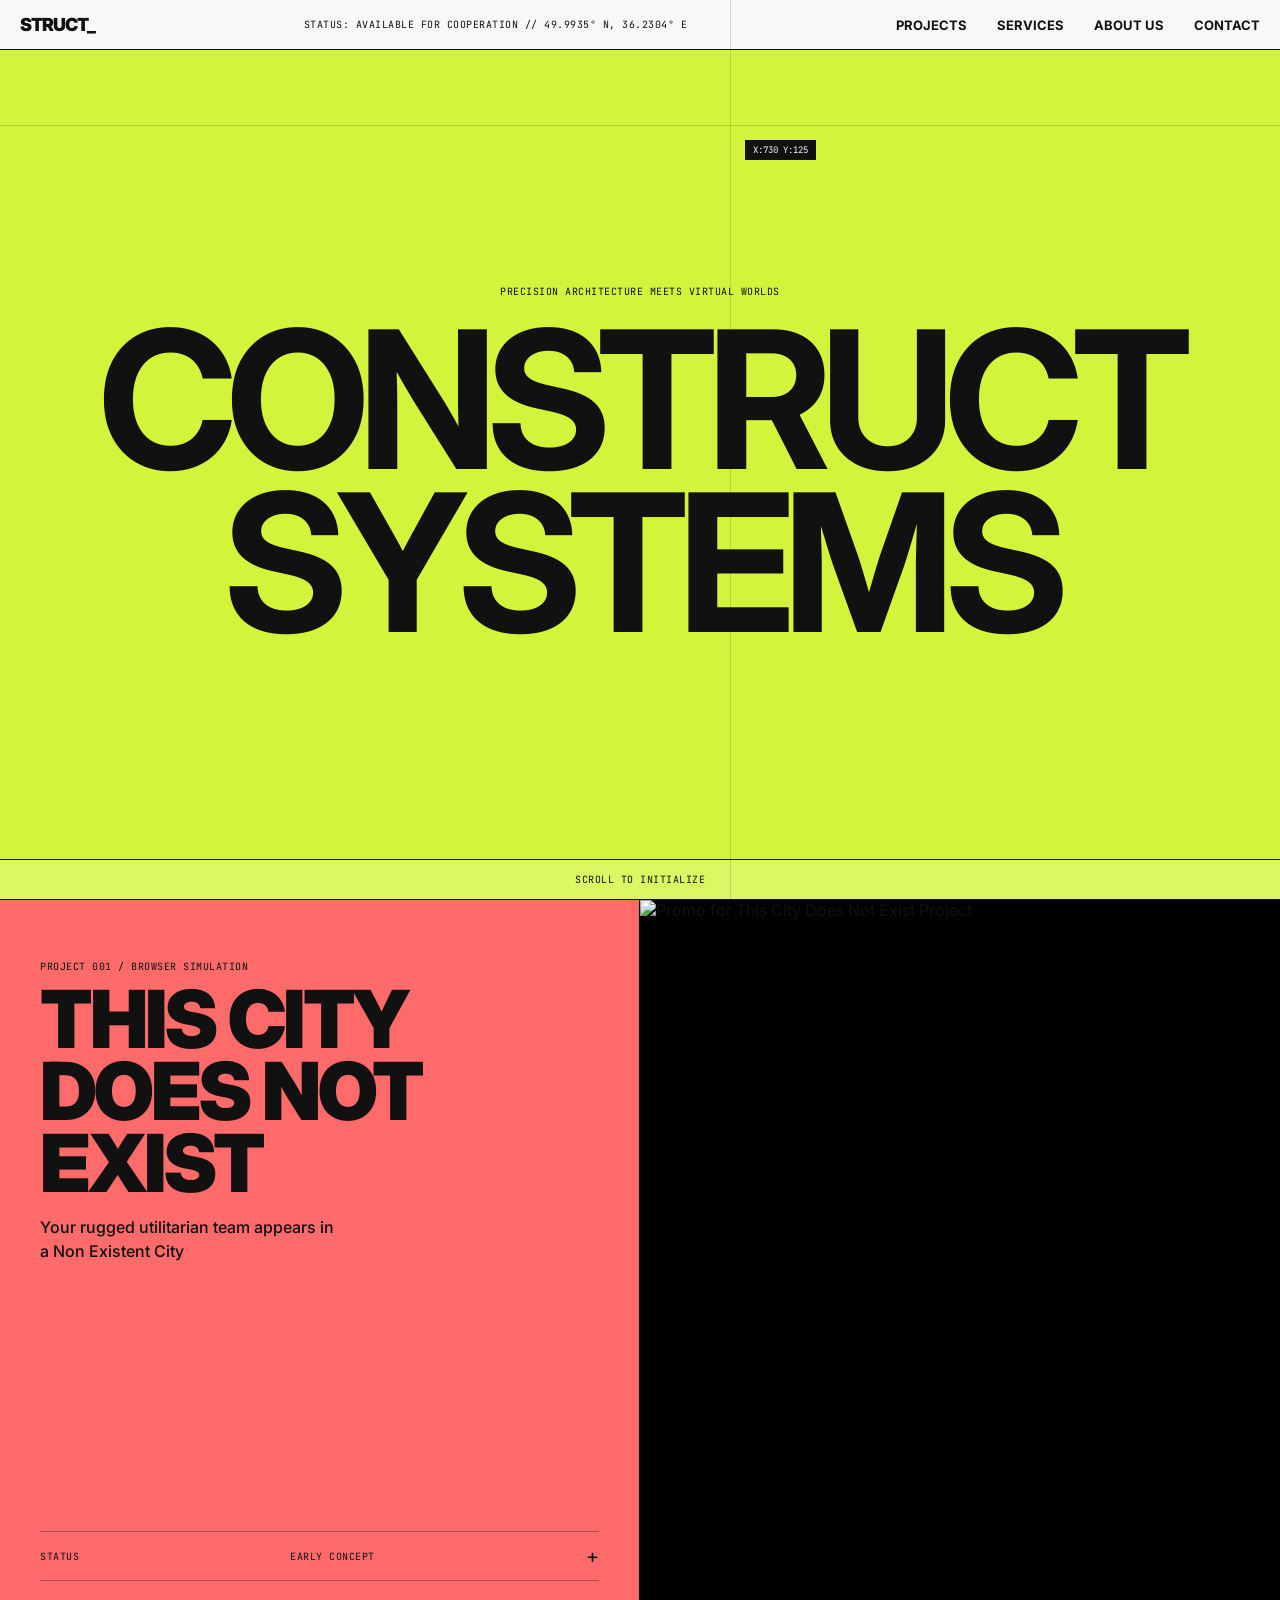
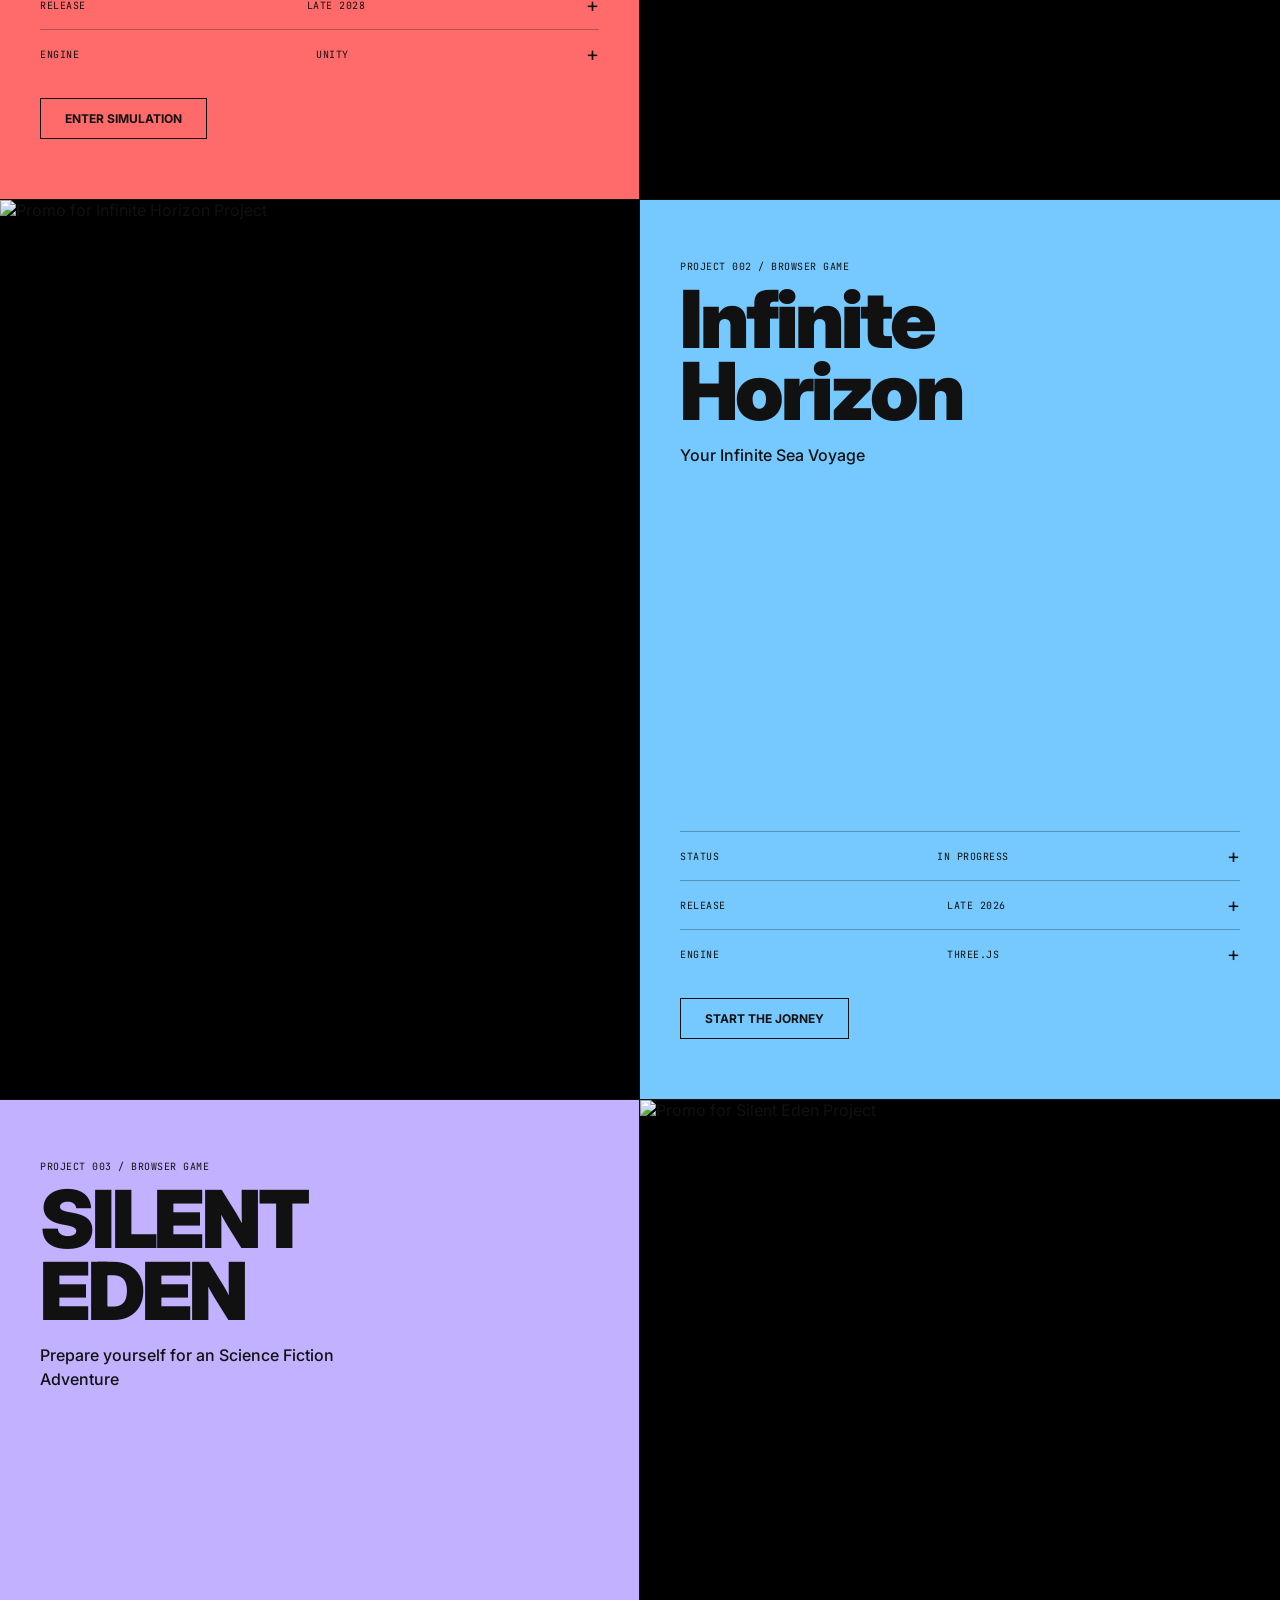
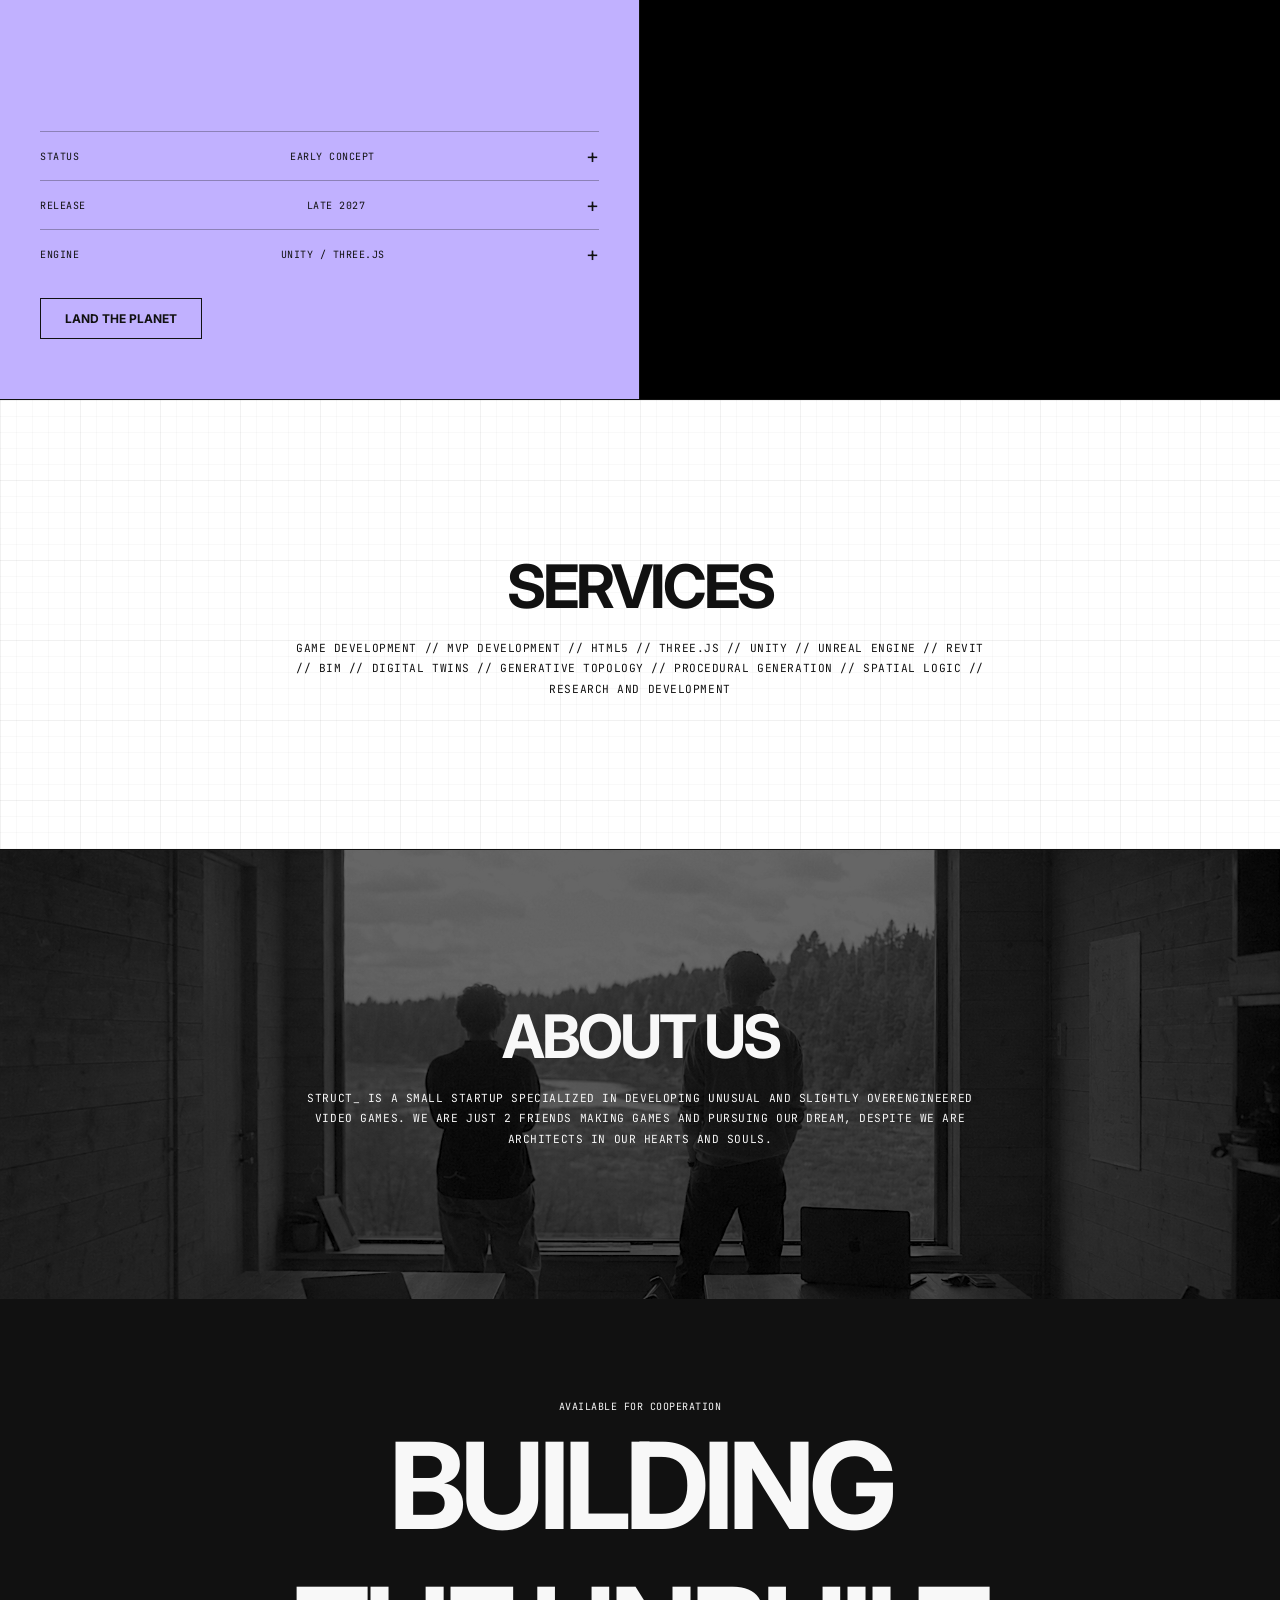
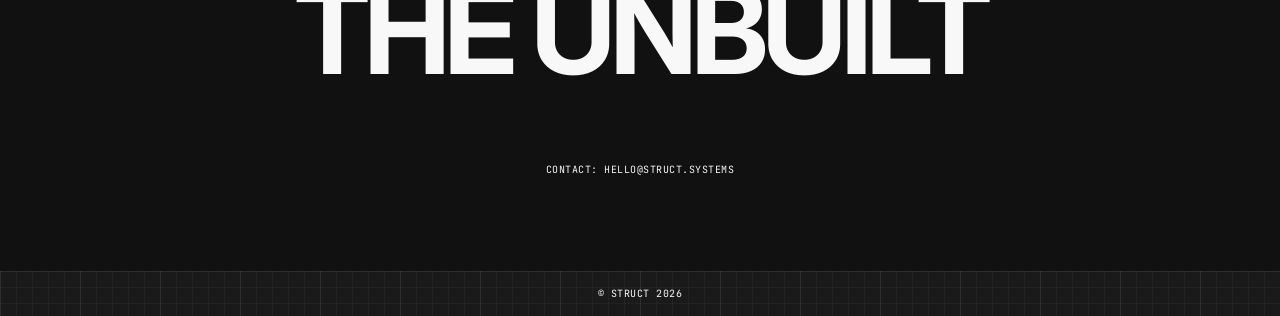
==== index.html @ 03e8cd2c "fix: preview image for telegram" ====
<!doctype html>
<html lang="en">
  <head>
    <meta charset="UTF-8" />
    <meta name="viewport" content="width=device-width, initial-scale=1.0" />
    <title >STRUCT SYSTEMS</title>
    <link rel="preconnect" href="https://fonts.googleapis.com" />
    <link rel="preconnect" href="https://fonts.gstatic.com" crossorigin="" />
    <link href="https://fonts.googleapis.com/css2?family=Inter:wght@400;700;900&amp;family=JetBrains+Mono:wght@400;500&amp;display=swap" rel="stylesheet" />
    <link rel="stylesheet" href="./style.css">

    <!-- ===== OPEN GRAPH / TELEGRAM PREVIEW ===== -->
    <meta property="og:title" content="STRUCT_" />
    <meta property="og:description" content="STRUCT_ is a small startup specialized in developing unusual and slightly overengineered video games." />
    <meta property="og:url" content="https://struct.systems" />
    <meta property="og:type" content="website" />
    <meta property="og:locale" content="uk_UA" />

    <meta property="og:image" content="https://struct.systems/images/preview.jpg" />
    <meta property="og:image:width" content="1200" />
    <meta property="og:image:height" content="630" />
    <meta property="og:image:alt" content="STRUCT_ is a small startup specialized in developing unusual and slightly overengineered video games." />

    <meta name="twitter:card" content="summary_large_image" />
    <meta name="twitter:title" content="STRUCT_" />
    <meta name="twitter:description" content="STRUCT_ is a small startup specialized in developing unusual and slightly overengineered video games." />
    <meta name="twitter:image" content="https://struct.systems/images/preview.jpg" />
  </head>
  <body>
    <header>
      <div class="logo"><a class="link" href="./index.html">STRUCT_</a></div>
      <div class="mono status">STATUS: <a class="link" href="mailto:hello@struct.systems">Available for Cooperation</a> // 49.9935° N, 36.2304° E</div>
      <nav>
        <a href="#projects" class="link">PROJECTS</a>
        <a href="#services" class="link">SERVICES</a>
        <a href="#about" class="link">ABOUT US</a>
        <a href="#footer" class="link">CONTACT</a>
      </nav>
    </header>

    <div id="bim-overlay">
      <div id="h-line" class="coord-line" style="width: 100%; height: 1px; top: 125px"></div>
      <div id="v-line" class="coord-line" style="width: 1px; height: 100%; left: 730px"></div>
    </div>
    <div id="coords" class="mouse-coords" style="left: 745px; top: 140px">X:730 Y:125</div>

    <main>
      <section class="hero">
        <p class="mono">Precision Architecture meets Virtual Worlds</p>
        <h1>CONSTRUCT<br/>SYSTEMS</h1>
        <div class="data-strip">
          <span class="mono"><a href="#projects" class="link">SCROLL TO INITIALIZE</a></span>
        </div>
      </section>

      <section class="project-block section-coral" id="projects">
        <div class="p-info">
          <div>
            <span class="mono p-data">Project 001 / Browser Simulation</span>
            <h2 class="p-title">THIS CITY<br/>DOES NOT<br/>EXIST</h2>
            <p class="title-slogan">Your rugged utilitarian team appears in a Non Existent City</p>
          </div>
          <div class="metadata-table">
            <div class="table-row">
              <span class="mono">Status</span>
              <span class="mono">Early Concept</span>
              <span class="plus">+</span>
            </div>
            <div class="table-row">
              <span class="mono">Release</span>
              <span class="mono">Late 2028</span>
              <span class="plus">+</span>
            </div>
            <div class="table-row">
              <span class="mono">Engine</span>
              <span class="mono">Unity</span>
              <span class="plus">+</span>
            </div>
            <a href="./thiscitydoesnotexist.html" class="btn-outline link">Enter Simulation</a>
          </div>
        </div>
        <div class="p-visual">
          <img src="./images/this-city-does-not-exist.png" alt="Promo for This City Does Not Exist Project"/>
        </div>
      </section>

      <section class="project-block section-sky">
        <div class="p-visual left">
          <img src="./images/infinite-horizon.png" alt="Promo for Infinite Horizon Project"/>
        </div>
        <div class="p-info right">
          <div>
            <span class="mono p-data">Project 002 / Browser Game</span>
            <h2 class="p-title">Infinite<br/>Horizon</h2>
            <p class="title-slogan">Your Infinite Sea Voyage</p>
          </div>
          <div class="metadata-table">
            <div class="table-row">
              <span class="mono">Status</span>
              <span class="mono">In progress</span>
              <span class="plus">+</span>
            </div>
            <div class="table-row">
              <span class="mono">Release</span>
              <span class="mono">Late 2026</span>
              <span class="plus">+</span>
            </div>
            <div class="table-row">
              <span class="mono">Engine</span>
              <span class="mono">Three.js</span>
              <span class="plus">+</span>
            </div>
            <a href="./infinitehorizon.html" class="btn-outline link">Start the Jorney</a>
          </div>
        </div>
      </section>

      <section class="project-block section-lavender">
        <div class="p-info">
          <div>
            <span class="mono p-data">Project 003 / Browser Game</span>
            <h2 class="p-title">SILENT<br/>EDEN</h2>
            <p class="title-slogan">Prepare yourself for an Science Fiction Adventure</p>
          </div>
          <div class="metadata-table">
            <div class="table-row">
              <span class="mono">Status</span>
              <span class="mono">Early Concept</span>
              <span class="plus">+</span>
            </div>
            <div class="table-row">
              <span class="mono">Release</span>
              <span class="mono">Late 2027</span>
              <span class="plus">+</span>
            </div>
            <div class="table-row">
              <span class="mono">Engine</span>
              <span class="mono">Unity / Three.js</span>
              <span class="plus">+</span>
            </div>
            <a href="./silenteden.html" class="btn-outline link">Land The Planet</a>
          </div>
        </div>
        <div class="p-visual">
          <img src="./images/silent-eden.png" alt="Promo for Silent Eden Project"/>
        </div>
      </section>

      <section class="services" id="services">
        <h1>SERVICES</h1>
        <p class="mono">GAME DEVELOPMENT // MVP DEVELOPMENT // HTML5 // THREE.JS // UNITY // UNREAL ENGINE // REVIT // BIM // DIGITAL TWINS // GENERATIVE TOPOLOGY // PROCEDURAL GENERATION // SPATIAL LOGIC // RESEARCH AND DEVELOPMENT</p>
      </section>

      <section class="about" id="about">
        <h1>ABOUT US</h1>
        <p class="mono">Struct_ is a small startup specialized in developing unusual and slightly overengineered video games. We are just 2 friends making games and pursuing our dream, despite we are architects in our hearts and souls.</p>
      </section>


      <footer class="footer" id="footer">
        <p class="mono">
          <a class="link" href="mailto:hello@struct.systems">Available for cooperation</a>
        </p>
        <h2>BUILDING<br/>THE UNBUILT</h2>
        <div class="footer-contact">
          <p class="mono">Contact: <a class="link" href="mailto:hello@struct.systems">hello@struct.systems</a></p>
          <!-- <p class="mono">Instagram: <a class="link" href="instagram.com">@struct_systems</a></p> -->
        </div>
        <div class="copyright">
          <p class="mono">© STRUCT 2026</p>
        </div>
      </footer>
    </main>

    <script src="./script.js"></script>
  </body>
</html>
---- style.css ----
* {
  margin: 0;
  padding: 0;
  box-sizing: border-box;
  cursor: crosshair;
}

:root {
  --lime: #d2f53c;
  --coral: #ff6b6b;
  --sky: #75c9ff;
  --lavender: #c1b1ff;
  --black: #111111;
  --white: #f8f8f8;
  --border: 1.5px solid var(--black);
  --border-white: 1px solid rgba(255, 255, 255, 0.3);
}

html {
  background-color: hsl(0, 0%, 18%);
  scroll-behavior: smooth;
  scrollbar-gutter: stable; /* scrollbar width reserve */
}

body {
  font-family: "Inter", sans-serif;
  background: var(--black);
  color: var(--black);
  overflow-x: hidden;
  -webkit-font-smoothing: antialiased;
}

#projects, #services, #about, #footer {
  scroll-margin-top: calc(50px); /* sticky Header */
}

.link {
  text-decoration: none;
  color: inherit;
  cursor: pointer;
}

.mono {
  font-family: "JetBrains Mono", monospace;
  font-size: 10px;
  letter-spacing: 0.05em;
  text-transform: uppercase;
}

header {
  position: fixed;
  top: 0;
  width: 100%;
  height: 50px;
  background: var(--white);
  border-bottom: var(--border);
  display: flex;
  align-items: center;
  justify-content: space-between;
  padding: 0 20px;
  z-index: 1000;
}

.logo {
  font-weight: 900;
  font-size: 18px;
  letter-spacing: -1px;
}

header nav {
  display: flex;
  gap: 30px;
}

nav a {
  text-decoration: none;
  color: var(--black);
  font-weight: 700;
  font-size: 13px;
}

section {
  width: 100vw; /* 100% */
  min-height: 100vh;
  border-bottom: var(--border);
  position: relative;
  display: flex;
  flex-direction: column;
}

.hero {
  background: var(--lime);
  padding-top: 50px;
  justify-content: center;
  align-items: center;
  text-align: center;

  & p.mono {
    margin-bottom: 20px;
  }
}

.hero h1 {
  font-size: clamp(80px, 15vw, 240px);
  line-height: 0.85;
  letter-spacing: -0.06em;
  margin-bottom: 20px;
}

.data-strip {
  position: absolute;
  bottom: 0;
  width: 100%;
  height: 40px;
  border-top: var(--border);
  display: flex;
  align-items: center;
  justify-content: center;
  padding: 0 20px;
  /* gap: 40px; */
  background: rgba(255, 255, 255, 0.2);
}

.project-block {
  display: grid;
  grid-template-columns: 1fr 1fr;
  min-height: 100vh;
}

.p-info {
  padding: 60px 40px;
  display: flex;
  flex-direction: column;
  justify-content: space-between;
  border-right: var(--border);
  &.right {
    border-right: none;
  }
}

.p-visual {
  background: #000;
  position: relative;
  overflow: hidden;
  &.left {
    border-right: var(--border);
  }
}

.p-visual img {
  width: 100%;
  height: 100%;
  object-fit: cover;
  /* filter: grayscale(1) contrast(1.2); */
  /* mix-blend-mode: multiply; */
  opacity: 1;
}

.p-data {
  display: block;
  margin-bottom: 10px;
}
.p-title {
  font-size: 80px;
  font-weight: 900;
  line-height: 0.9;
  letter-spacing: -0.04em;
}
.title-slogan {
  max-width: 300px;
  margin-top: 1rem;
  font-weight: 500;
  line-height: 1.5;
}

.metadata-table {
  width: 100%;
  margin-top: 40px;
}

.table-row {
  border-top: 1px solid rgba(17, 17, 17, 0.3);
  display: flex;
  justify-content: space-between;
  padding: 12px 0;
  align-items: center;
}

.table-row:last-child {
  border-bottom: 1px solid rgba(17, 17, 17, 0.3);
}

.plus {
  font-size: 20px;
  font-weight: 400;
}

#bim-overlay {
  position: fixed;
  top: 0;
  left: 0;
  width: 100%;
  height: 100%;
  pointer-events: none;
  z-index: 2000;
}

.coord-line {
  position: absolute;
  background: var(--black);
  opacity: 0.15;
}

.mouse-coords {
  position: fixed;
  background: var(--black);
  color: var(--white);
  padding: 4px 8px;
  font-family: "JetBrains Mono", monospace;
  font-size: 9px;
  pointer-events: none;
  z-index: 2001;
}

.section-coral {
  background: var(--coral);
}
.section-sky {
  background: var(--sky);
}
.section-lavender {
  background: var(--lavender);
}

.services {
  background: var(--white);
  color: var(--black);
  padding: 100px 40px;
  width: 100vw;
  min-height: unset;
  /* border-bottom: var(--border-white); */
  
  height: 50vh;
  display: flex;
  justify-content: center;
  align-items: center;
  gap: 1rem;

  background-color: hsl(217, 0%, 100%);
  background-image: linear-gradient(hsla(0, 0%, 0%, 0.03) 1px, transparent 1px), linear-gradient(90deg, hsla(0, 0%, 0%, 0.03) 1px, transparent 1px), linear-gradient(hsla(0, 0%, 0%, 0.025) 1px, transparent 1px), linear-gradient(90deg, hsla(0, 0%, 0%, 0.025) 1px, transparent 1px);
  background-size: 80px 80px, 80px 80px, 16px 16px, 16px 16px;

  & h1 {
    font-size: clamp(30px, 5vw, 60px);
    letter-spacing: -0.05em;
  }
  & p {
    line-height: 1.8;
    max-width: 700px;
    text-align: center;
    font-size: 0.7rem;
  }
}

.about {
  color: var(--white);
  padding: 100px 40px;
  width: 100vw;
  min-height: unset;
  /* border-bottom: var(--border-white); */
  
  height: 50vh;
  display: flex;
  justify-content: center;
  align-items: center;
  gap: 1rem;
  
  background-image: linear-gradient(hsl(0deg 0% 0% / 0.6) 0 0), url("./images/struct-studio-bg.png");
  background-size: cover;
  background-position: center;

  & h1 {
    font-size: clamp(30px, 5vw, 60px);
    letter-spacing: -0.05em;
  }
  & p {
    line-height: 1.8;
    max-width: 700px;
    text-align: center;
    font-size: 0.7rem;
  }
}

.footer {
  position: relative;
  background: var(--black);
  color: var(--white);
  padding: 100px 40px;
  padding-bottom: calc(100px + 2rem); /* +copyright */
  text-align: center;
  width: 100vw;
}

.footer h2 {
  font-size: clamp(60px, 10vw, 120px);
  letter-spacing: -0.05em;
}

.footer-contact {
  margin-top: 60px;
  & p:first-child {
    margin-bottom: 0.5rem;
  }
}

.copyright {
  position: absolute;
  bottom: 0;
  left: 0;
  right: 0;
  /* border-top: var(--border-white); */
  padding: 1rem;
  display: flex;
  justify-content: center;
  align-items: center;

  background-color: hsl(217, 0%, 10%);
  background-image: linear-gradient(rgba(255,255,255,.05) 1px, transparent 1px), linear-gradient(90deg, rgba(255,255,255,.05) 1px, transparent 1px), linear-gradient(rgba(255,255,255,.035) 1px, transparent 1px), linear-gradient(90deg, rgba(255,255,255,.035) 1px, transparent 1px);
  background-size: 80px 80px, 80px 80px, 16px 16px, 16px 16px;

  & p.mono {
    margin: 0;
    padding: 0;
  }
}

.btn-outline {
  display: inline-block;
  border: var(--border);
  padding: 12px 24px;
  font-weight: 700;
  text-transform: uppercase;
  font-size: 12px;
  margin-top: 20px;
  transition: all 0.2s ease;
}

.btn-outline:hover {
  background: var(--black);
  color: var(--white);
}

@media (max-width: 1024px) {
  .status {
    display: none;
  }

  .project-block {
    grid-template-columns: 1fr;
  }

  .section-sky {
    .p-visual { order: 2; }
    .p-info   { order: 1; }
    & .p-info {
      border-right: none;
      border-left: none;
    }
    & .p-visual {
      border-right: none;
      border-left: none;
    }
  }

  .p-info {
    border-right: none;
    border-left: none;
    border-bottom: var(--border);
  }
}

@media (max-width: 640px) {
  header nav {
    gap: 1rem;

    & .link {
      font-size: 0.75rem;
    }
  }
}

@media (max-width: 512px) {
  header nav {
    display: none;
  }

  .hero h1 {
    font-size: 15vw;
    line-height: 0.85;
    letter-spacing: -0.06em;
    margin-bottom: 20px;
  }
}
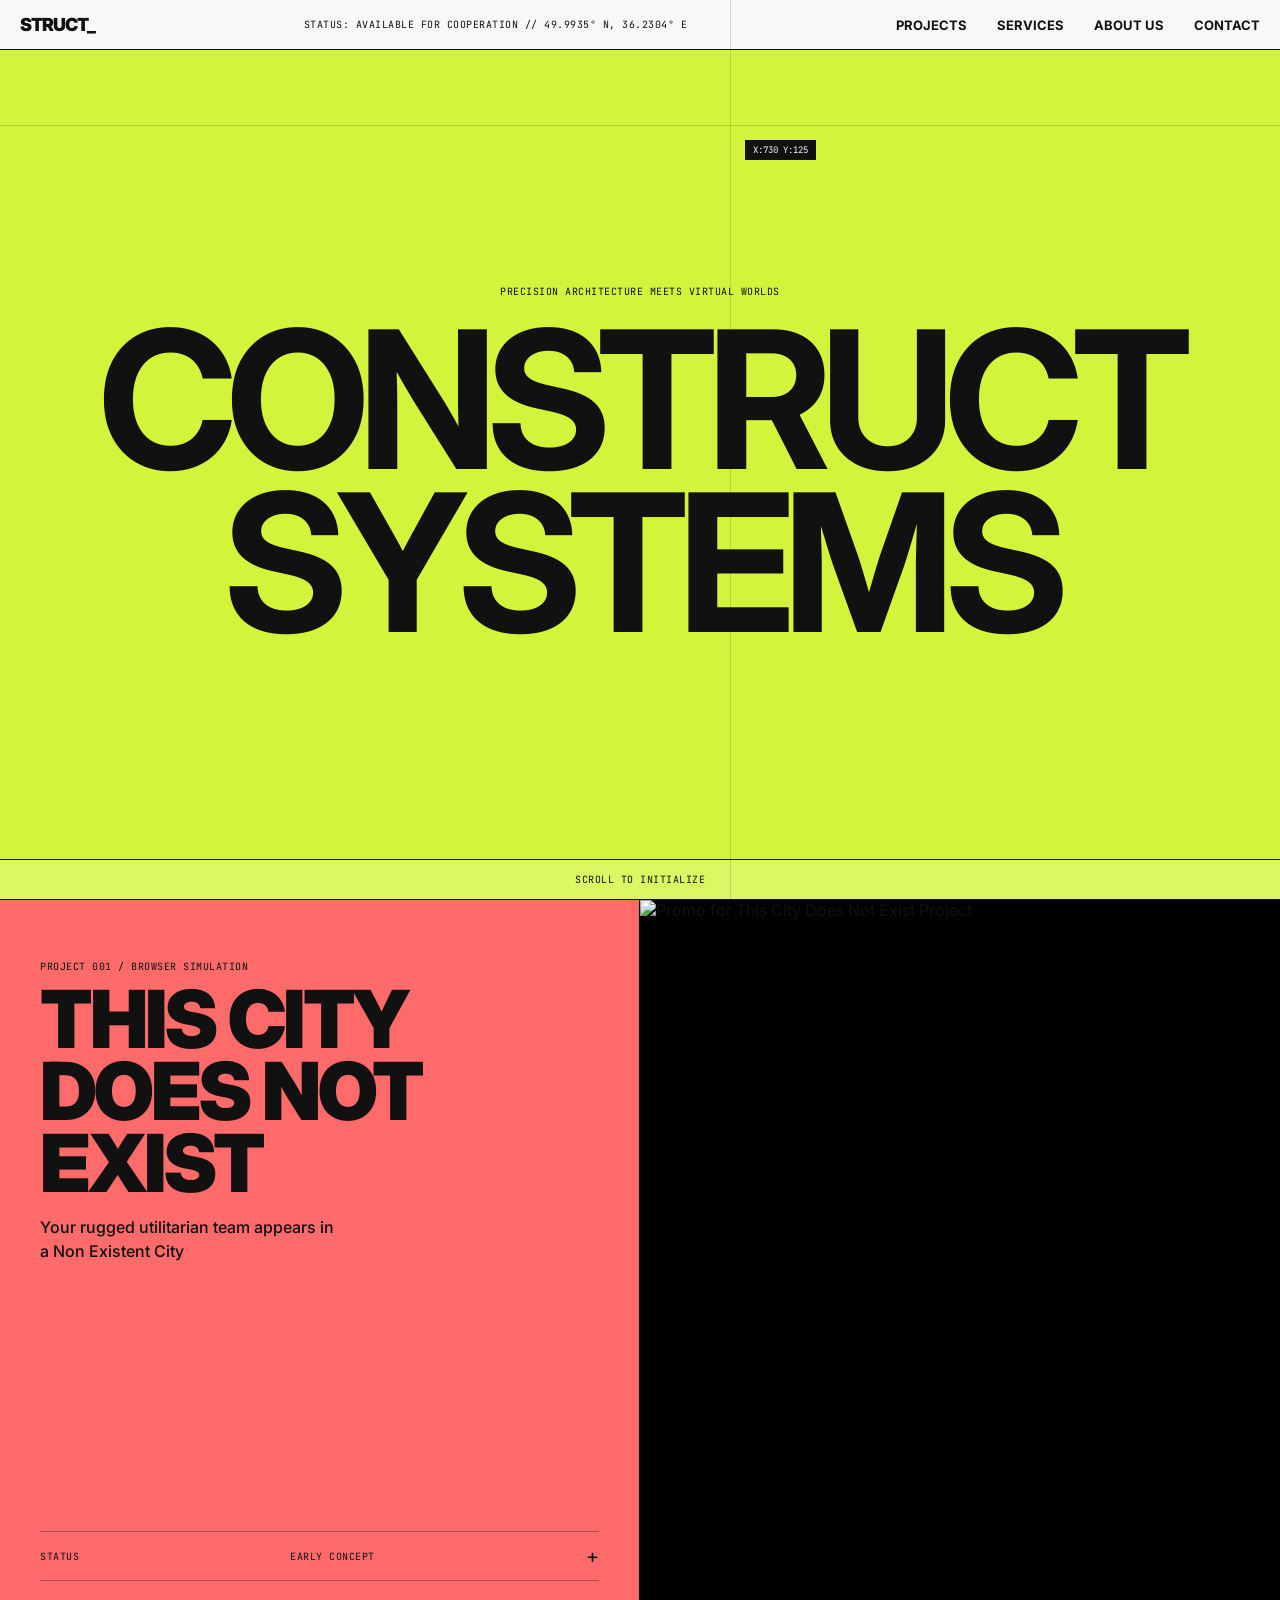
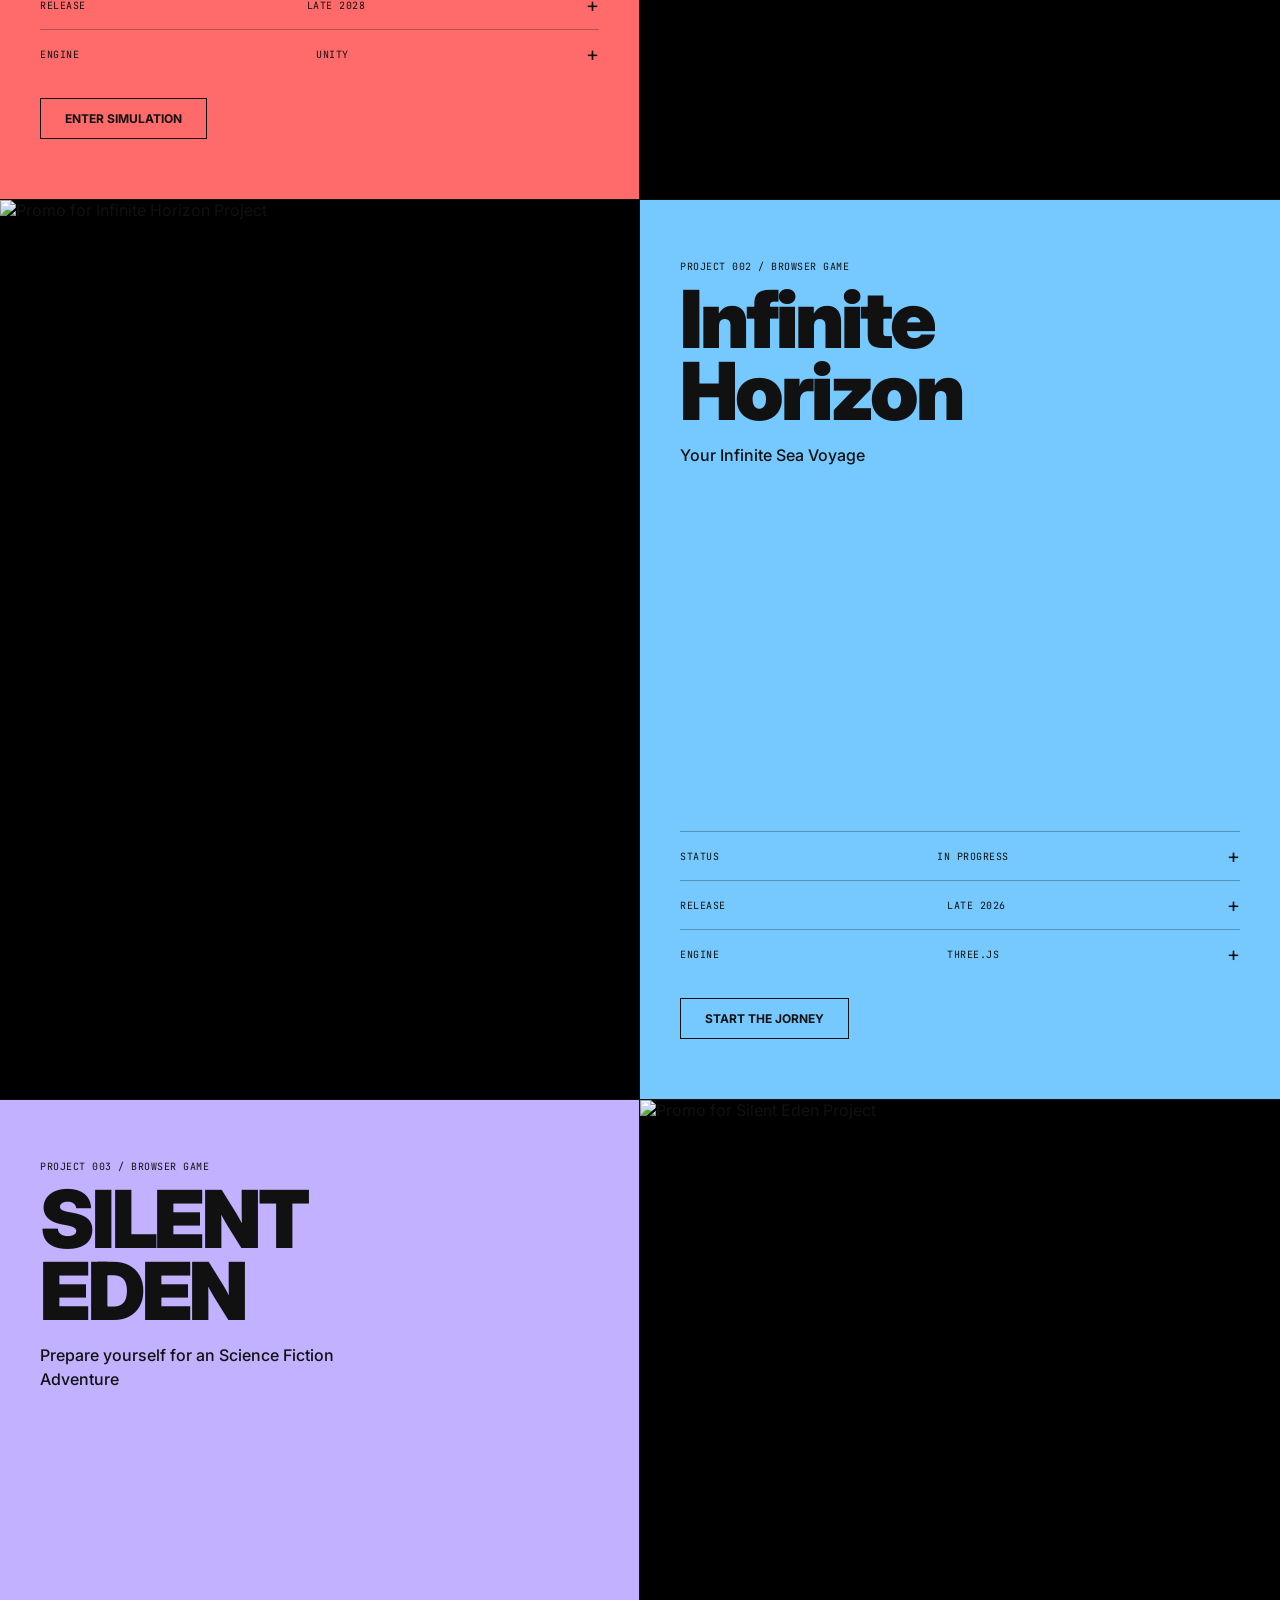
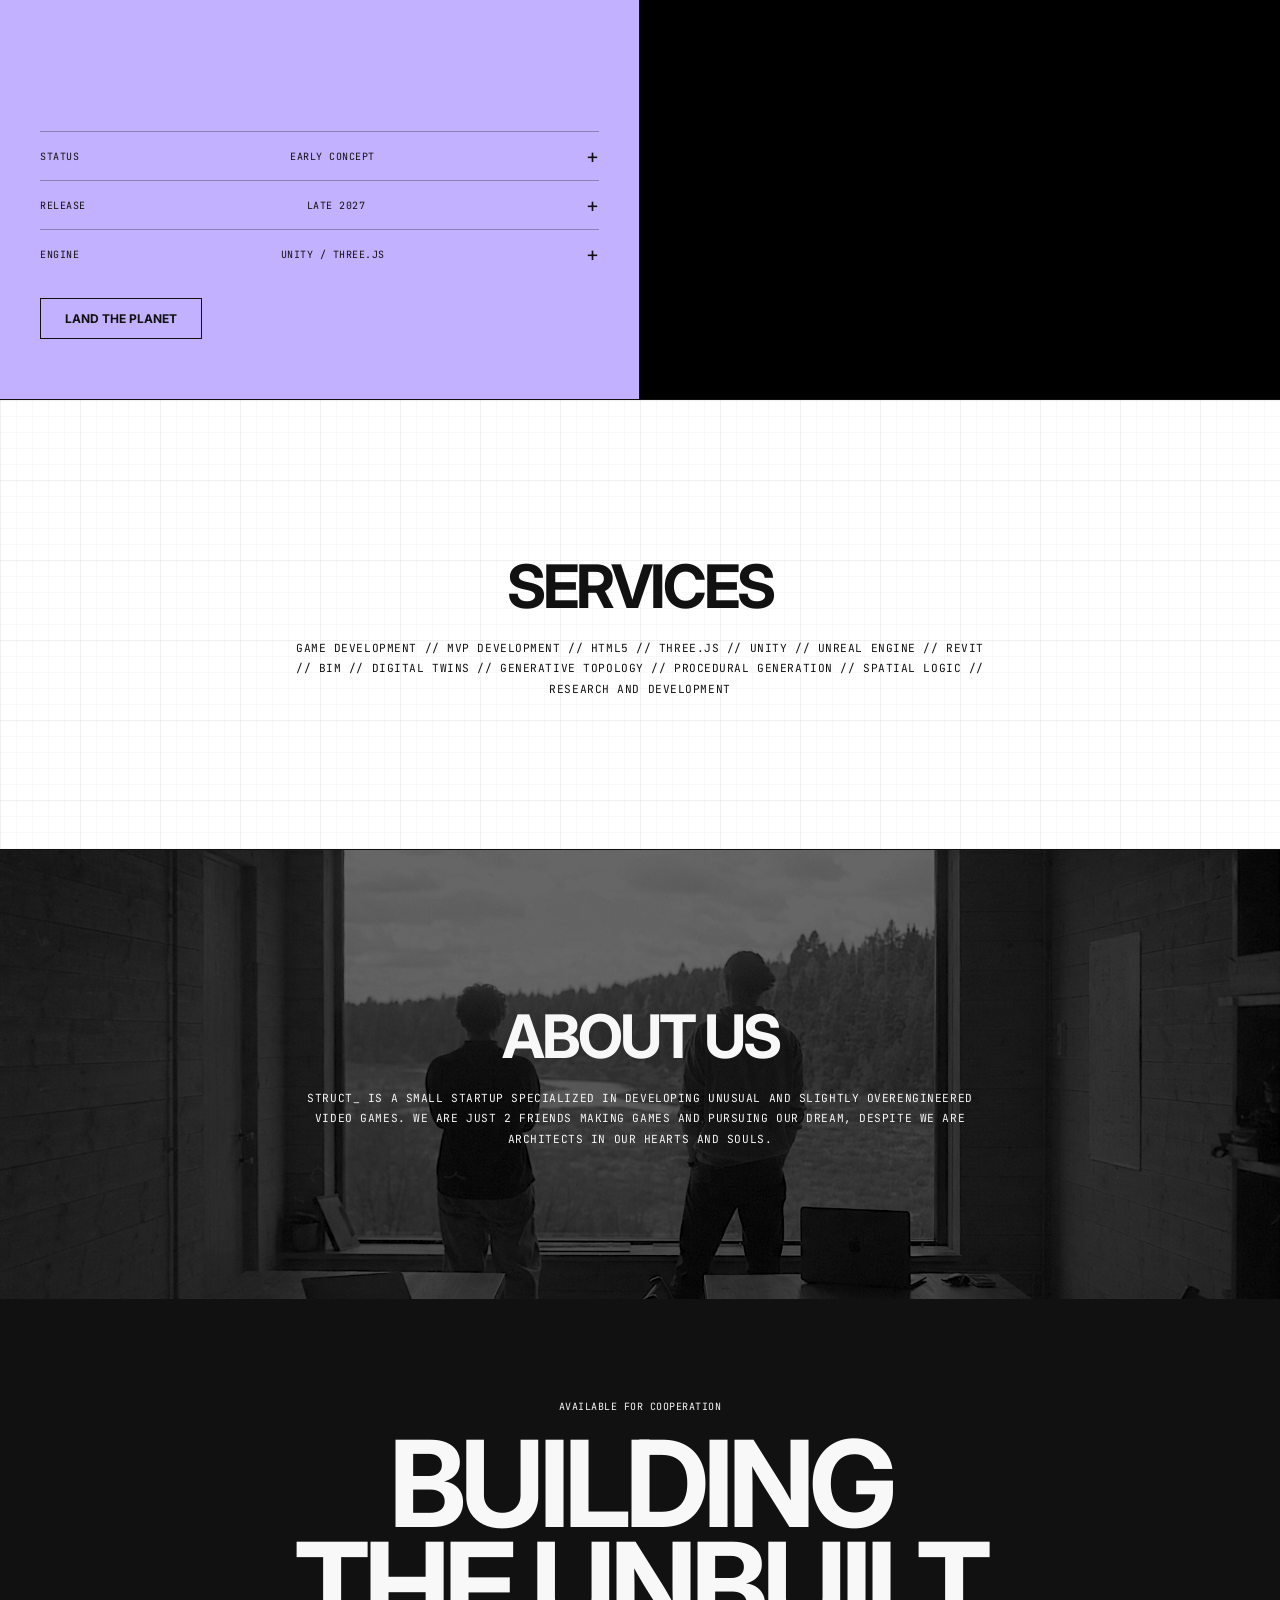
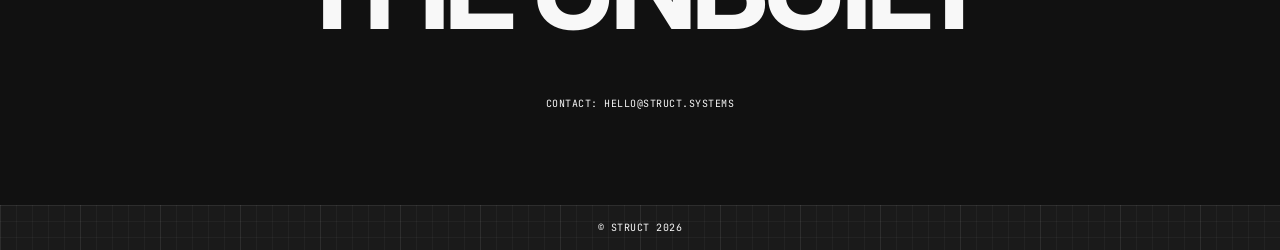
==== commit 9da2c014: "add scroll strip under hero" ====
--- a/index.html
+++ b/index.html
@@ -48,7 +48,7 @@
       <section class="hero">
         <p class="mono">Precision Architecture meets Virtual Worlds</p>
         <h1>CONSTRUCT<br/>SYSTEMS</h1>
-        <div class="data-strip">
+        <div class="scroll-strip">
           <span class="mono"><a href="#projects" class="link">SCROLL TO INITIALIZE</a></span>
         </div>
       </section>
--- a/style.css
+++ b/style.css
@@ -107,7 +107,7 @@
   margin-bottom: 20px;
 }
 
-.data-strip {
+.scroll-strip {
   position: absolute;
   bottom: 0;
   width: 100%;
@@ -119,6 +119,14 @@
   padding: 0 20px;
   /* gap: 40px; */
   background: rgba(255, 255, 255, 0.2);
+
+  & .mono .link {
+    position: absolute;
+    inset: 0;
+    display: flex;
+    justify-content: center;
+    align-items: center;
+  }
 }
 
 .project-block {
@@ -299,11 +307,16 @@
   padding-bottom: calc(100px + 2rem); /* +copyright */
   text-align: center;
   width: 100vw;
+
+  & p.mono {
+    margin-bottom: 20px;
+  }
 }
 
 .footer h2 {
   font-size: clamp(60px, 10vw, 120px);
   letter-spacing: -0.05em;
+  line-height: 0.85;
 }
 
 .footer-contact {
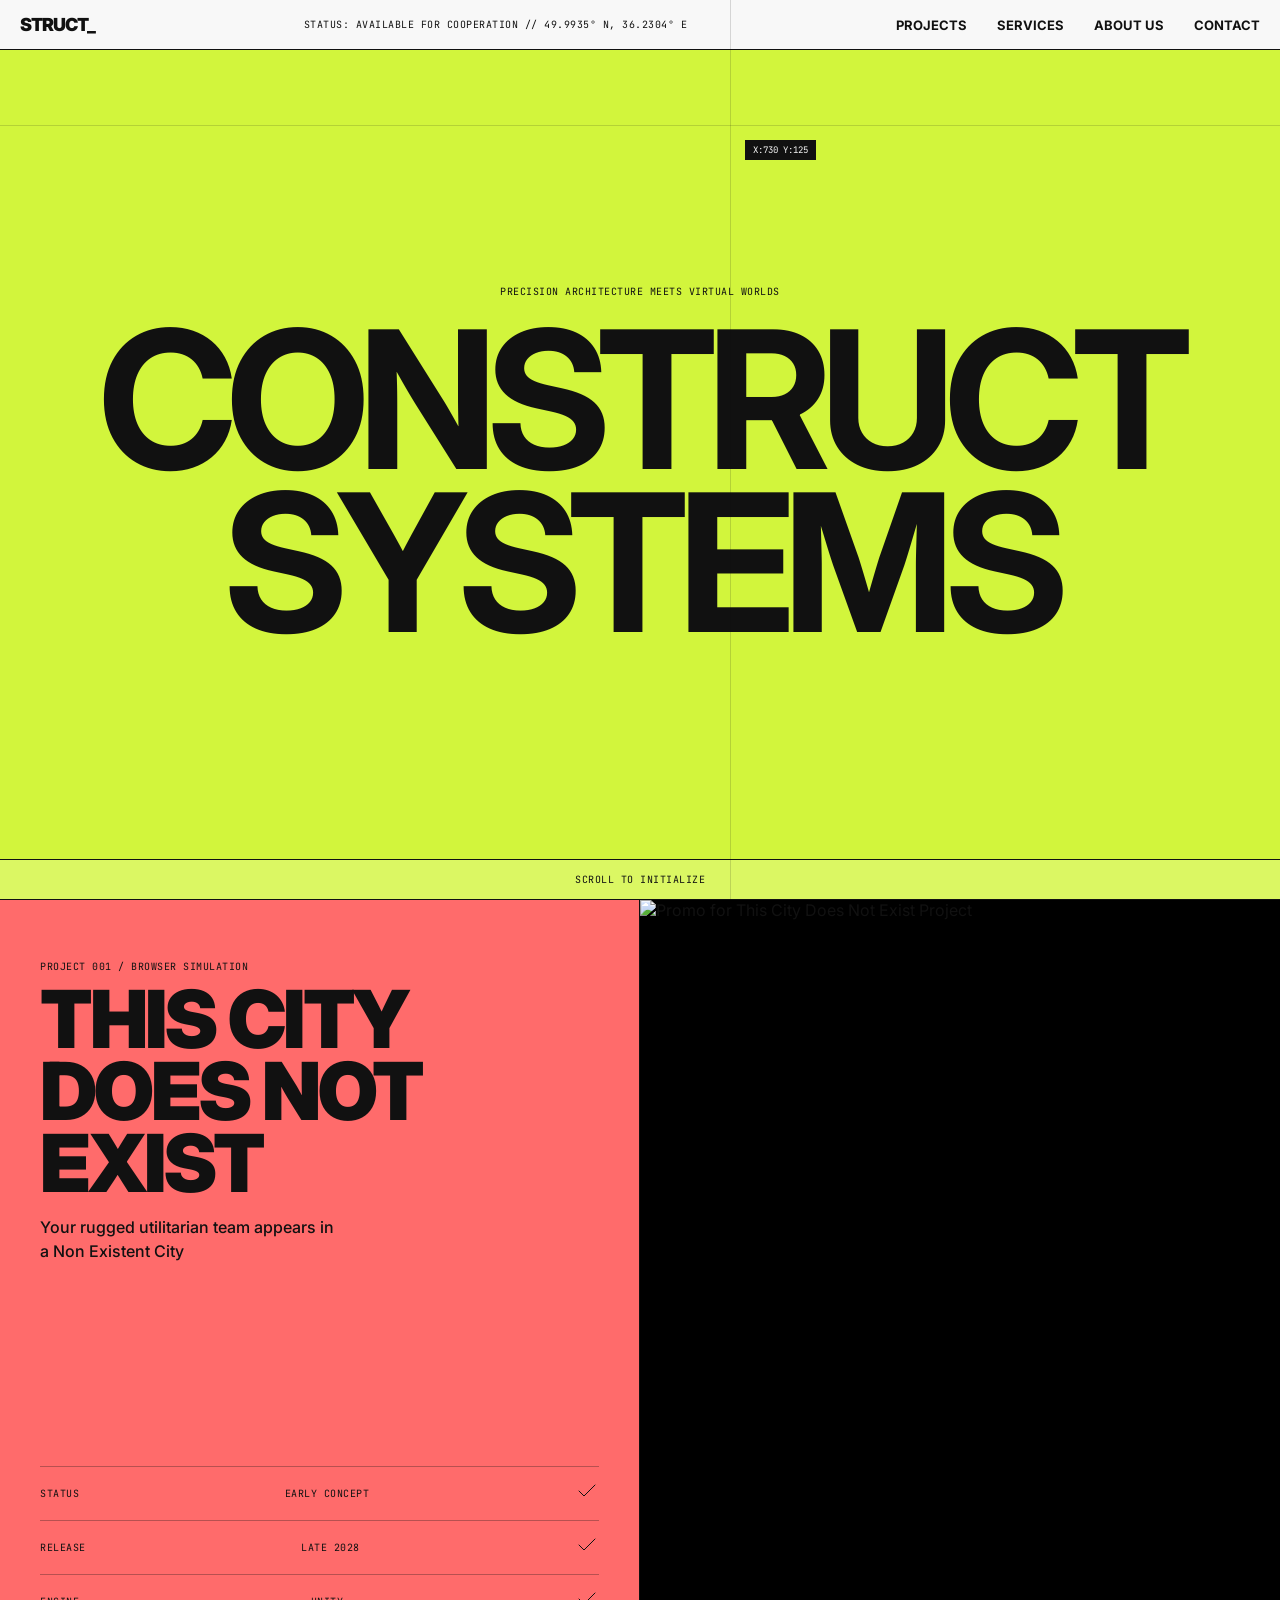
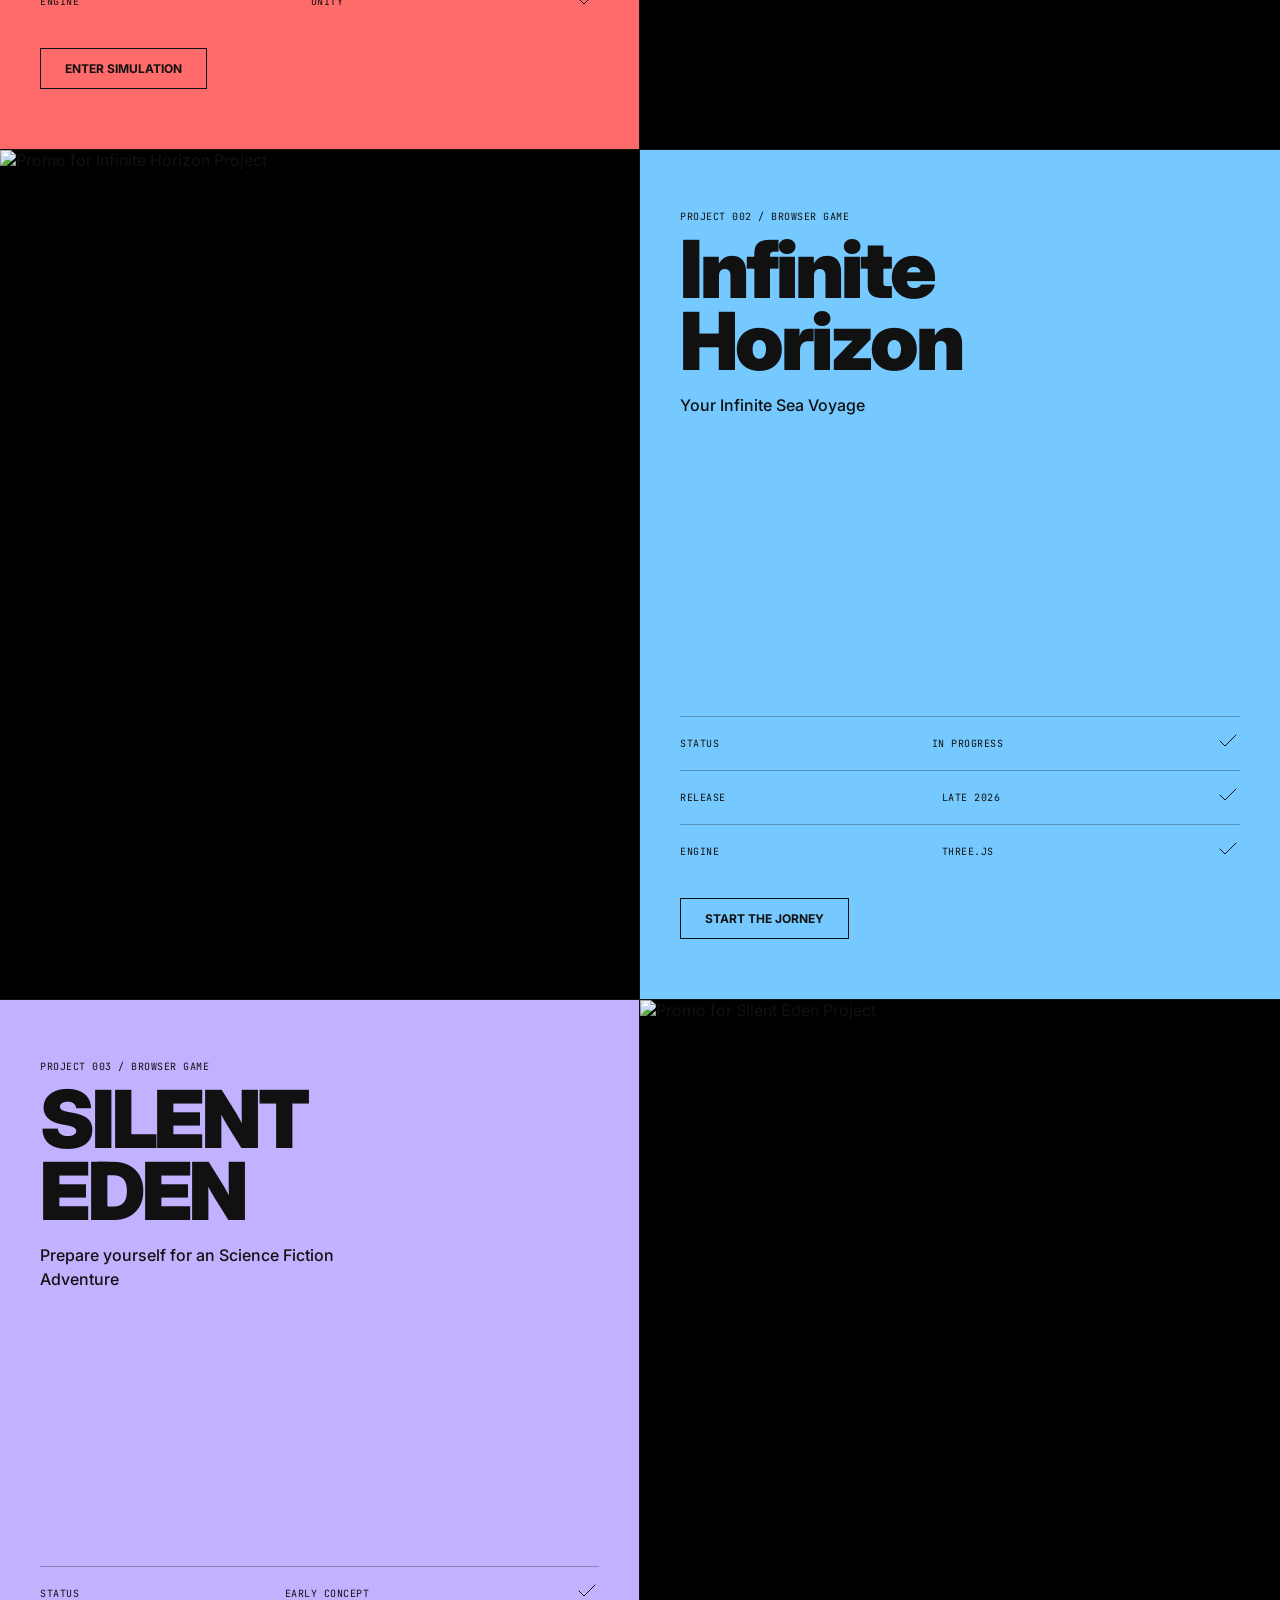
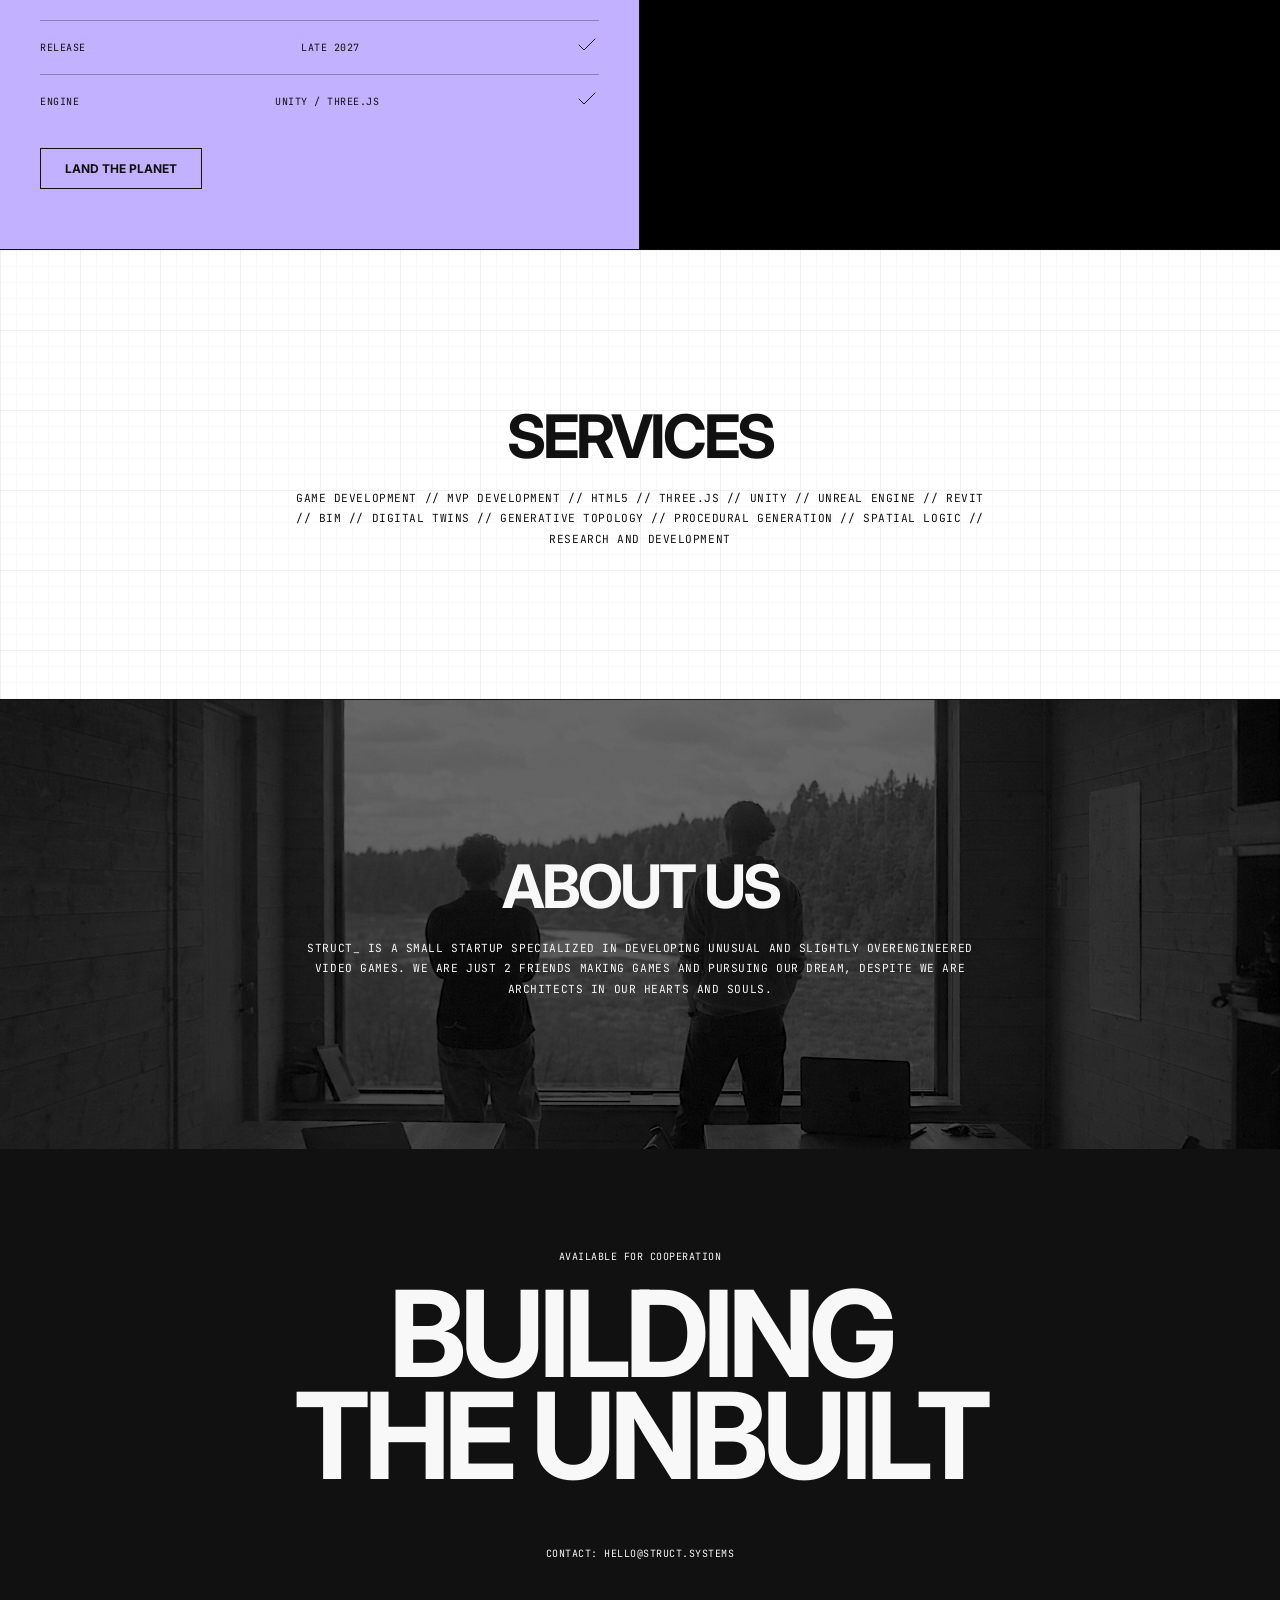
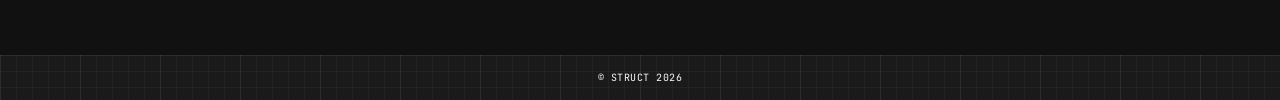
==== commit 8509e429: "add check icons and some minor styles corrections" ====
--- a/index.html
+++ b/index.html
@@ -64,17 +64,23 @@
             <div class="table-row">
               <span class="mono">Status</span>
               <span class="mono">Early Concept</span>
-              <span class="plus">+</span>
+              <span class="plus">
+                <svg xmlns="http://www.w3.org/2000/svg" width="24" height="24" viewBox="0 0 24 24" fill="none" stroke="currentColor" stroke-width="1" stroke-linecap="round" stroke-linejoin="round" class="icon-check"><polyline points="20 6 9 17 4 12"></polyline></svg>
+              </span>
             </div>
             <div class="table-row">
               <span class="mono">Release</span>
               <span class="mono">Late 2028</span>
-              <span class="plus">+</span>
+              <span class="plus">
+                <svg xmlns="http://www.w3.org/2000/svg" width="24" height="24" viewBox="0 0 24 24" fill="none" stroke="currentColor" stroke-width="1" stroke-linecap="round" stroke-linejoin="round" class="icon-check"><polyline points="20 6 9 17 4 12"></polyline></svg>
+              </span>
             </div>
             <div class="table-row">
               <span class="mono">Engine</span>
               <span class="mono">Unity</span>
-              <span class="plus">+</span>
+              <span class="plus">
+                <svg xmlns="http://www.w3.org/2000/svg" width="24" height="24" viewBox="0 0 24 24" fill="none" stroke="currentColor" stroke-width="1" stroke-linecap="round" stroke-linejoin="round" class="icon-check"><polyline points="20 6 9 17 4 12"></polyline></svg>
+              </span>
             </div>
             <a href="./thiscitydoesnotexist.html" class="btn-outline link">Enter Simulation</a>
           </div>
@@ -98,17 +104,23 @@
             <div class="table-row">
               <span class="mono">Status</span>
               <span class="mono">In progress</span>
-              <span class="plus">+</span>
+              <span class="plus">
+                <svg xmlns="http://www.w3.org/2000/svg" width="24" height="24" viewBox="0 0 24 24" fill="none" stroke="currentColor" stroke-width="1" stroke-linecap="round" stroke-linejoin="round" class="icon-check"><polyline points="20 6 9 17 4 12"></polyline></svg>
+              </span>
             </div>
             <div class="table-row">
               <span class="mono">Release</span>
               <span class="mono">Late 2026</span>
-              <span class="plus">+</span>
+              <span class="plus">
+                <svg xmlns="http://www.w3.org/2000/svg" width="24" height="24" viewBox="0 0 24 24" fill="none" stroke="currentColor" stroke-width="1" stroke-linecap="round" stroke-linejoin="round" class="icon-check"><polyline points="20 6 9 17 4 12"></polyline></svg>
+              </span>
             </div>
             <div class="table-row">
               <span class="mono">Engine</span>
               <span class="mono">Three.js</span>
-              <span class="plus">+</span>
+              <span class="plus">
+                <svg xmlns="http://www.w3.org/2000/svg" width="24" height="24" viewBox="0 0 24 24" fill="none" stroke="currentColor" stroke-width="1" stroke-linecap="round" stroke-linejoin="round" class="icon-check"><polyline points="20 6 9 17 4 12"></polyline></svg>
+              </span>
             </div>
             <a href="./infinitehorizon.html" class="btn-outline link">Start the Jorney</a>
           </div>
@@ -126,17 +138,23 @@
             <div class="table-row">
               <span class="mono">Status</span>
               <span class="mono">Early Concept</span>
-              <span class="plus">+</span>
+              <span class="plus">
+                <svg xmlns="http://www.w3.org/2000/svg" width="24" height="24" viewBox="0 0 24 24" fill="none" stroke="currentColor" stroke-width="1" stroke-linecap="round" stroke-linejoin="round" class="icon-check"><polyline points="20 6 9 17 4 12"></polyline></svg>
+              </span>
             </div>
             <div class="table-row">
               <span class="mono">Release</span>
               <span class="mono">Late 2027</span>
-              <span class="plus">+</span>
+              <span class="plus">
+                <svg xmlns="http://www.w3.org/2000/svg" width="24" height="24" viewBox="0 0 24 24" fill="none" stroke="currentColor" stroke-width="1" stroke-linecap="round" stroke-linejoin="round" class="icon-check"><polyline points="20 6 9 17 4 12"></polyline></svg>
+              </span>
             </div>
             <div class="table-row">
               <span class="mono">Engine</span>
               <span class="mono">Unity / Three.js</span>
-              <span class="plus">+</span>
+              <span class="plus">
+                <svg xmlns="http://www.w3.org/2000/svg" width="24" height="24" viewBox="0 0 24 24" fill="none" stroke="currentColor" stroke-width="1" stroke-linecap="round" stroke-linejoin="round" class="icon-check"><polyline points="20 6 9 17 4 12"></polyline></svg>
+              </span>
             </div>
             <a href="./silenteden.html" class="btn-outline link">Land The Planet</a>
           </div>
--- a/style.css
+++ b/style.css
@@ -118,7 +118,7 @@
   justify-content: center;
   padding: 0 20px;
   /* gap: 40px; */
-  background: rgba(255, 255, 255, 0.2);
+  /* background: rgba(255, 255, 255, 0.2); */
 
   & .mono .link {
     position: absolute;
@@ -126,13 +126,20 @@
     display: flex;
     justify-content: center;
     align-items: center;
+    background: rgba(255, 255, 255, 0.2);
+    transition: all 0.2s ease;
+
+    &:hover {
+      color: var(--white);
+      background-color: var(--black);
+    }
   }
 }
 
 .project-block {
   display: grid;
   grid-template-columns: 1fr 1fr;
-  min-height: 100vh;
+  min-height: calc(100vh - 50px); /* minus header */
 }
 
 .p-info {
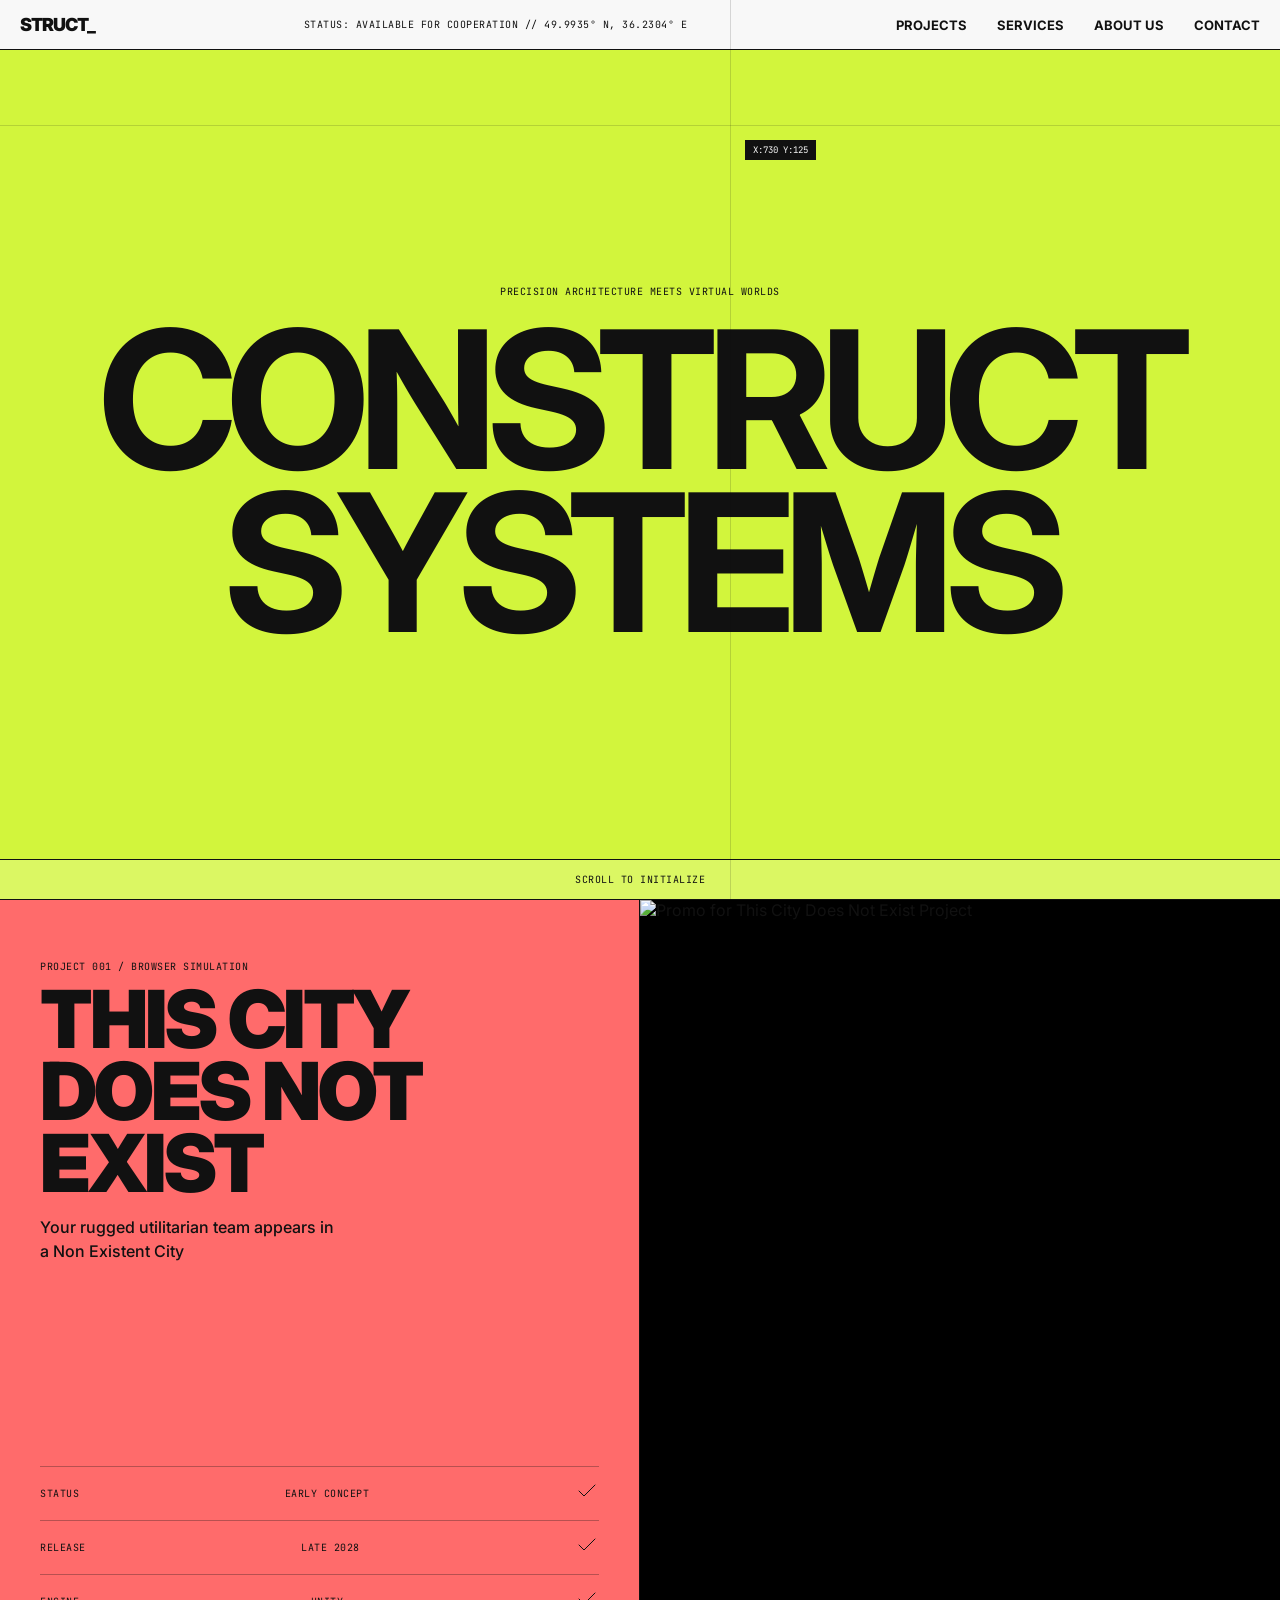
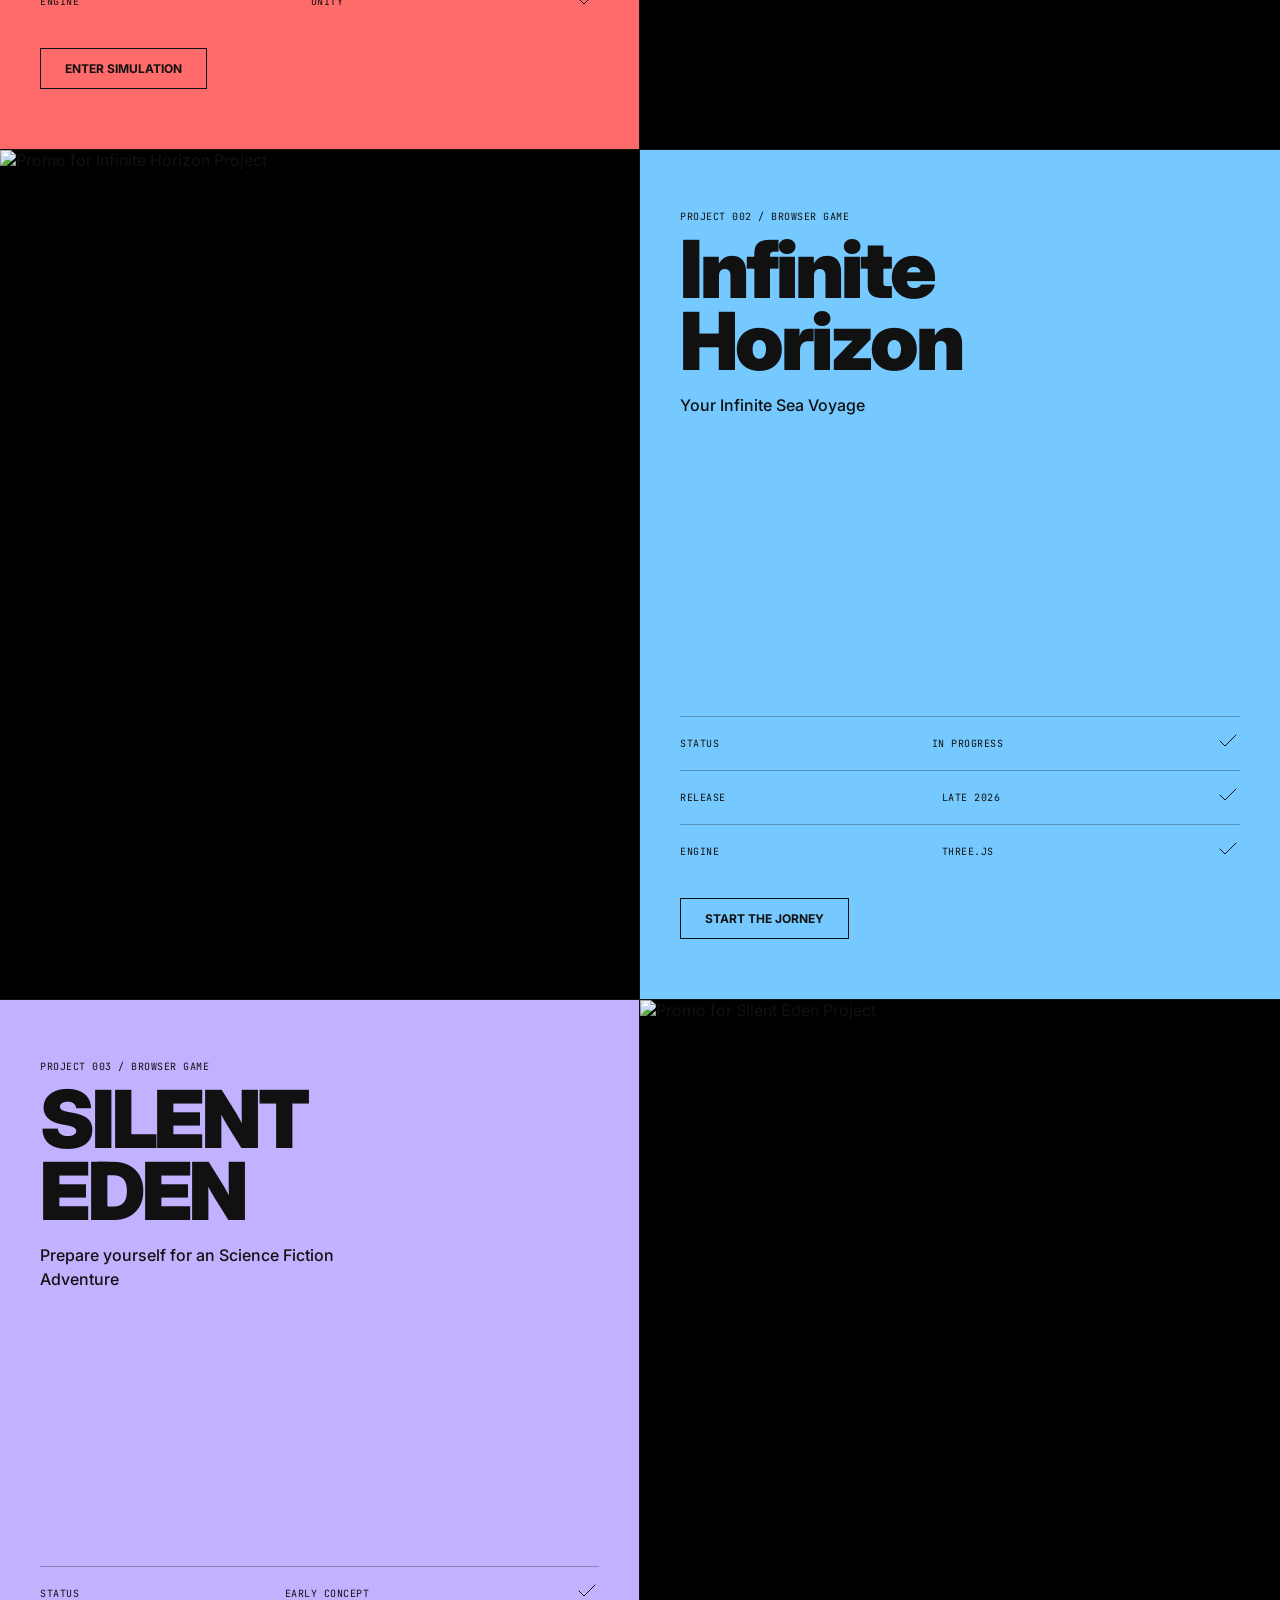
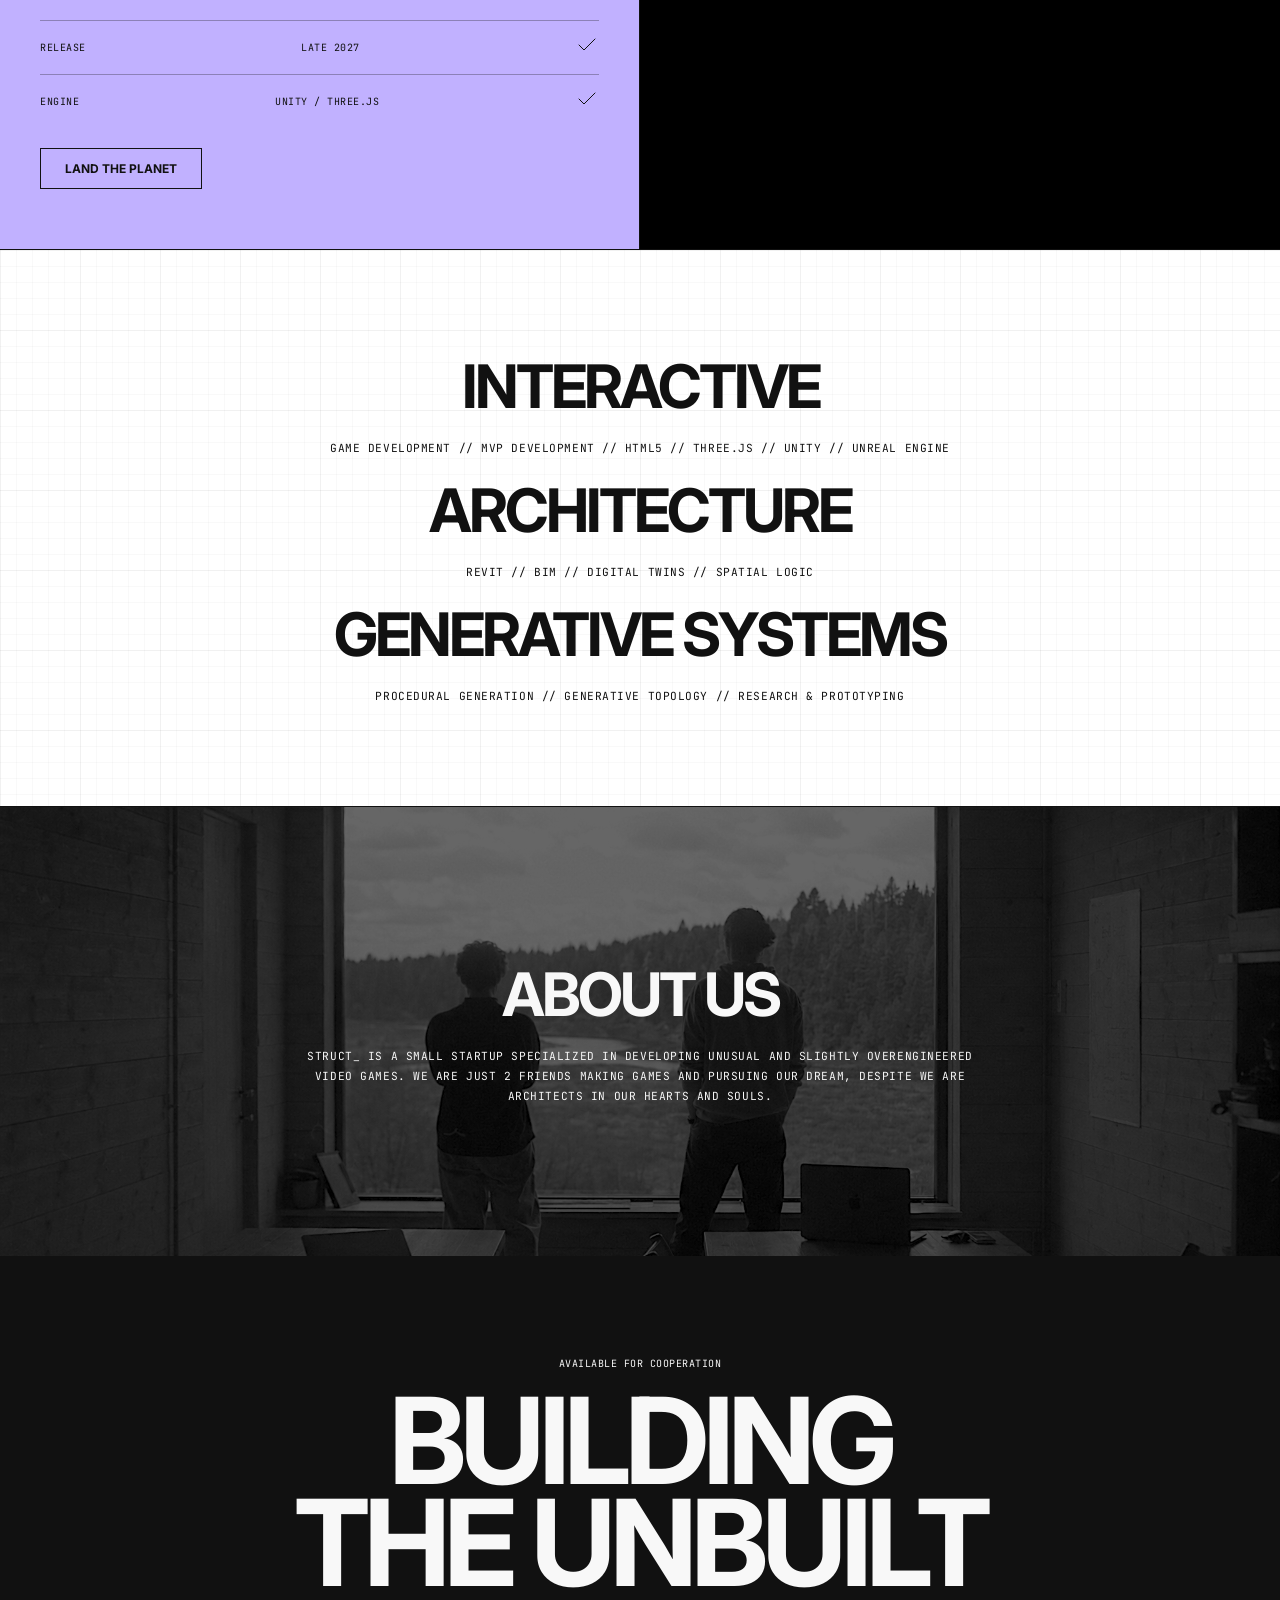
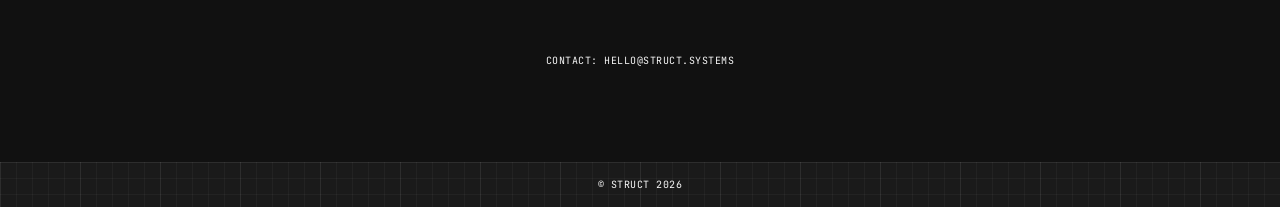
==== commit 057148e8: "update services section" ====
--- a/index.html
+++ b/index.html
@@ -28,7 +28,7 @@
   </head>
   <body>
     <header>
-      <div class="logo"><a class="link" href="./index.html">STRUCT_</a></div>
+      <div class="logo"><a class="link" href="/">STRUCT_</a></div>
       <div class="mono status">STATUS: <a class="link" href="mailto:hello@struct.systems">Available for Cooperation</a> // 49.9935° N, 36.2304° E</div>
       <nav>
         <a href="#projects" class="link">PROJECTS</a>
@@ -165,8 +165,14 @@
       </section>
 
       <section class="services" id="services">
-        <h1>SERVICES</h1>
-        <p class="mono">GAME DEVELOPMENT // MVP DEVELOPMENT // HTML5 // THREE.JS // UNITY // UNREAL ENGINE // REVIT // BIM // DIGITAL TWINS // GENERATIVE TOPOLOGY // PROCEDURAL GENERATION // SPATIAL LOGIC // RESEARCH AND DEVELOPMENT</p>
+        <h1>INTERACTIVE</h1>
+        <p class="mono">Game Development // MVP Development // HTML5 // Three.js // Unity // Unreal Engine</p>
+
+        <h1>ARCHITECTURE</h1>
+        <p class="mono">Revit // BIM // Digital Twins // Spatial Logic</p>
+
+        <h1>GENERATIVE SYSTEMS</h1>
+        <p class="mono">Procedural Generation // Generative Topology // Research & Prototyping</p>
       </section>
 
       <section class="about" id="about">
--- a/style.css
+++ b/style.css
@@ -82,6 +82,7 @@
 section {
   width: 100vw; /* 100% */
   min-height: 100vh;
+  min-height: 100dvh; /* mobile */
   border-bottom: var(--border);
   position: relative;
   display: flex;
@@ -140,6 +141,7 @@
   display: grid;
   grid-template-columns: 1fr 1fr;
   min-height: calc(100vh - 50px); /* minus header */
+  min-height: calc(100dvh - 50px); /* mobile */
 }
 
 .p-info {
@@ -253,9 +255,7 @@
   padding: 100px 40px;
   width: 100vw;
   min-height: unset;
-  /* border-bottom: var(--border-white); */
   
-  height: 50vh;
   display: flex;
   justify-content: center;
   align-items: center;
@@ -282,7 +282,6 @@
   padding: 100px 40px;
   width: 100vw;
   min-height: unset;
-  /* border-bottom: var(--border-white); */
   
   height: 50vh;
   display: flex;
@@ -420,4 +419,12 @@
     letter-spacing: -0.06em;
     margin-bottom: 20px;
   }
+}
+
+/* hide on touchscreen devices */
+@media (pointer: coarse) and (hover: none) {
+  #bim-overlay,
+  #coords {
+    display: none;
+  }
 }
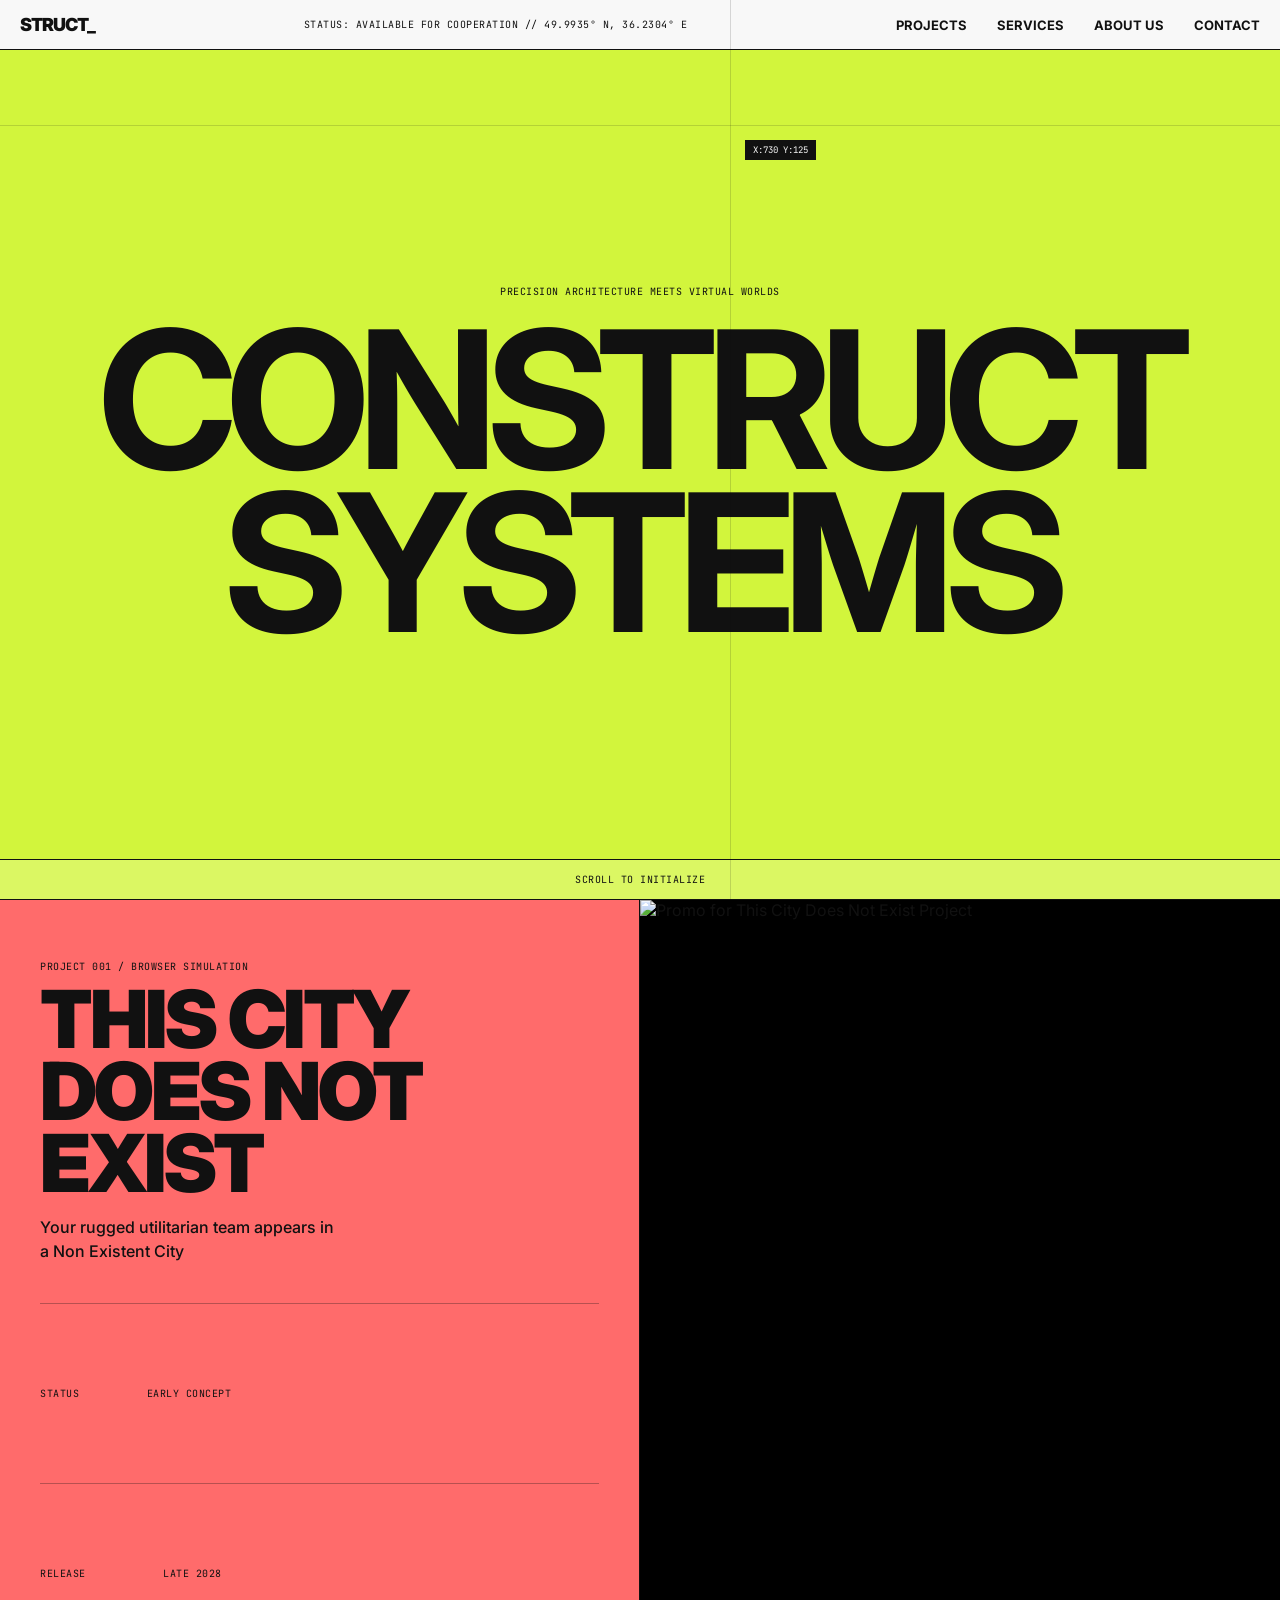
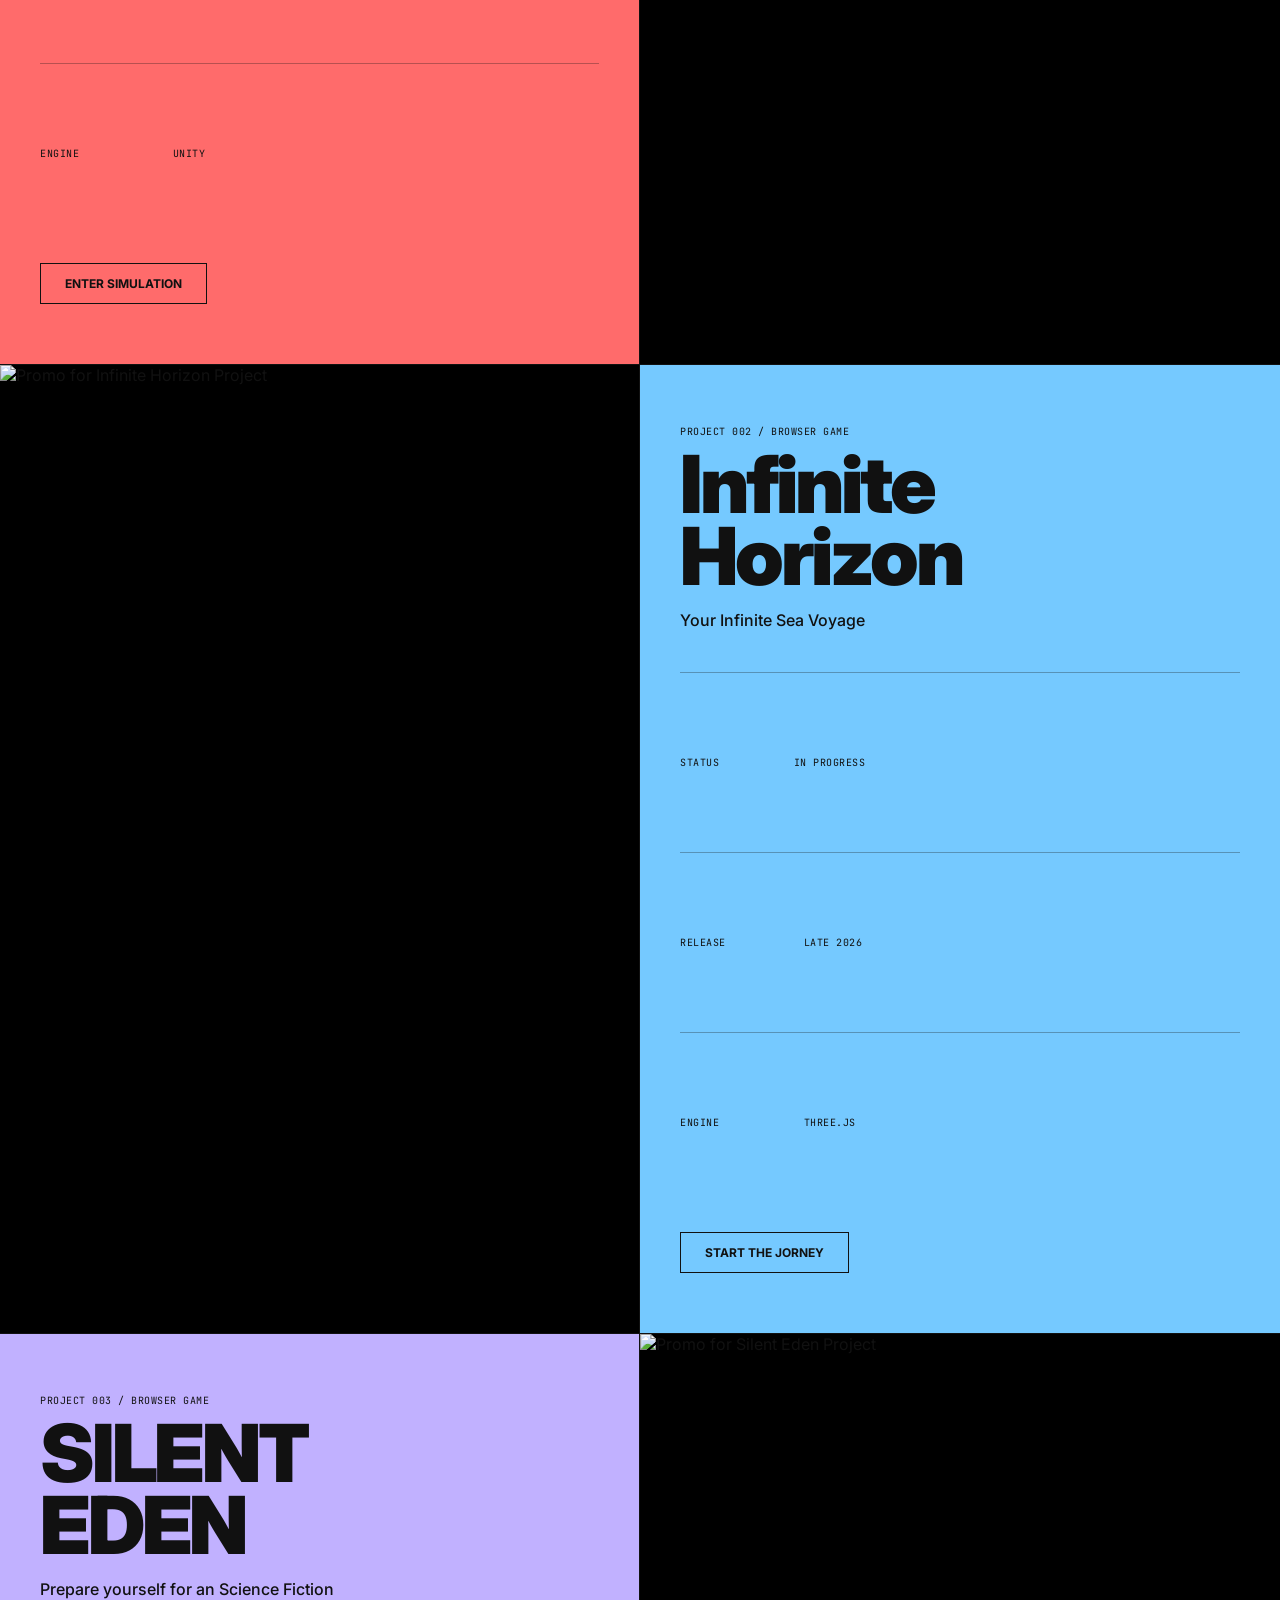
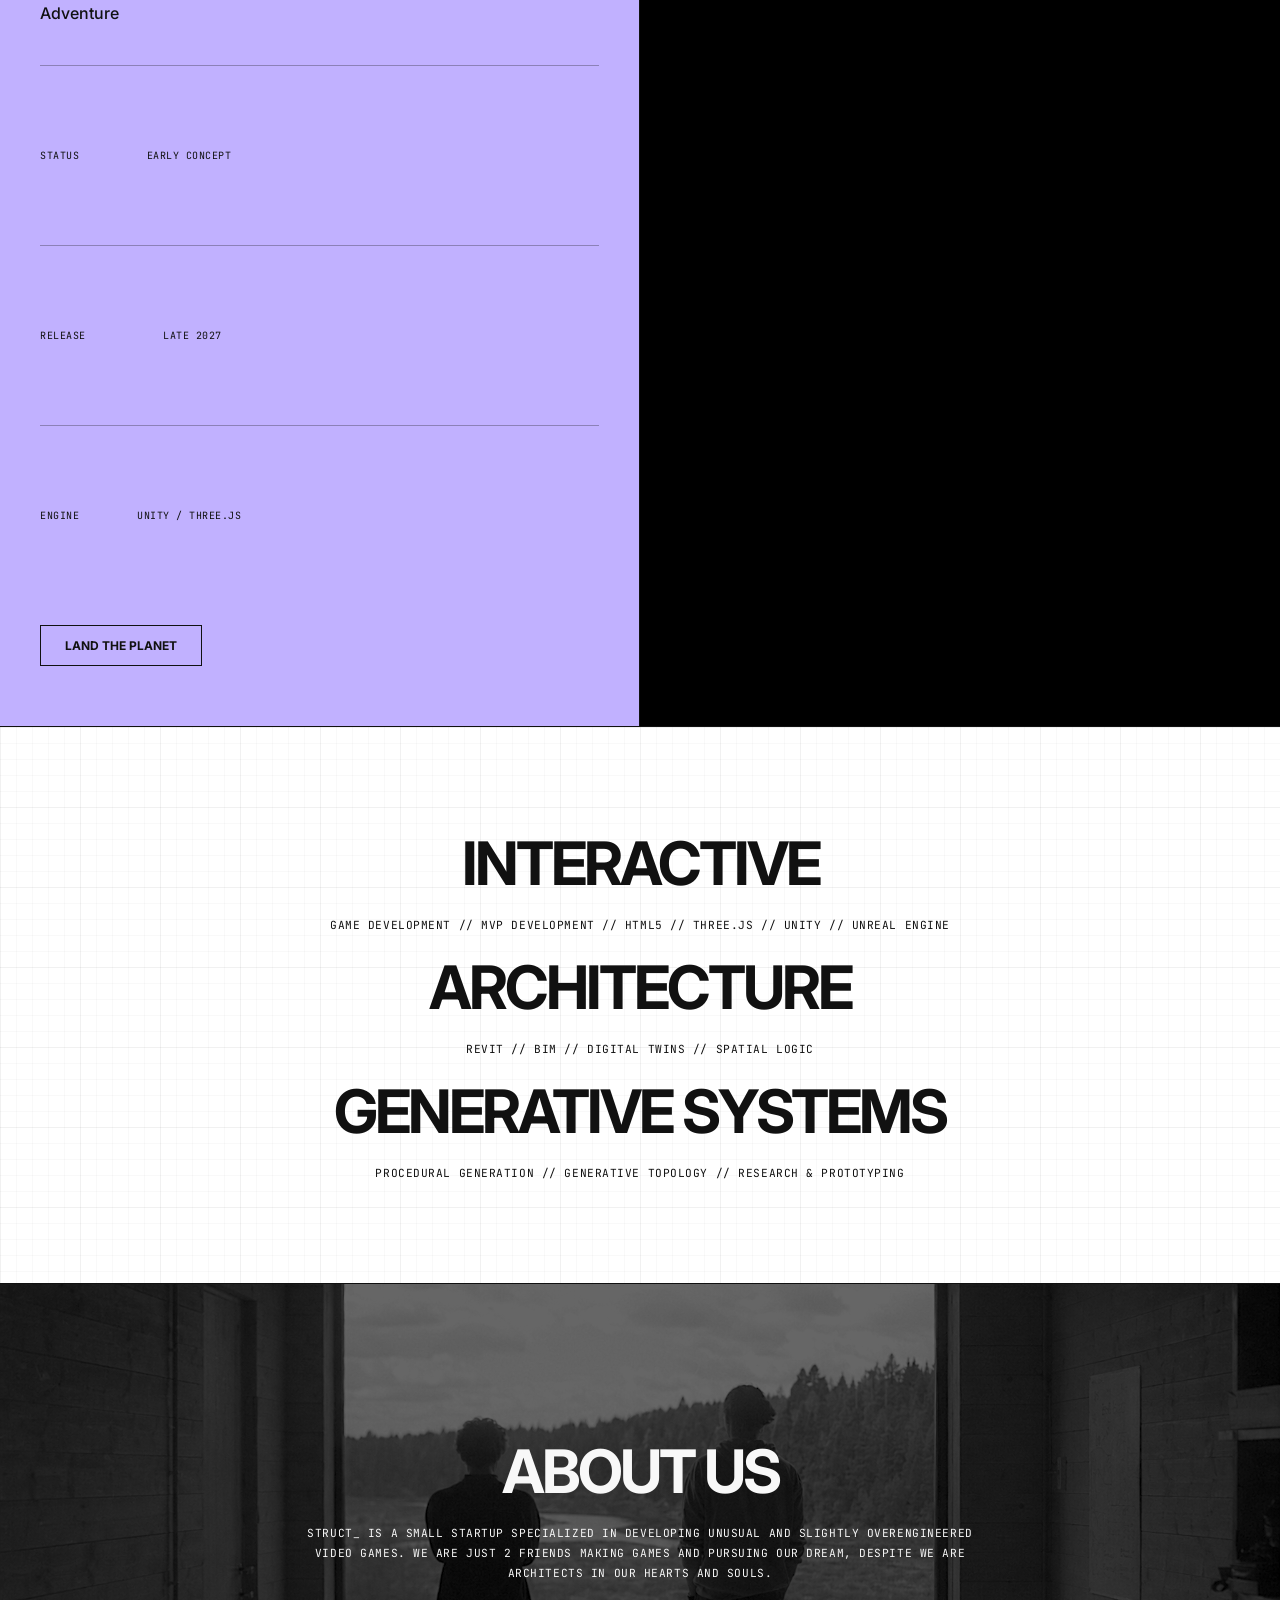
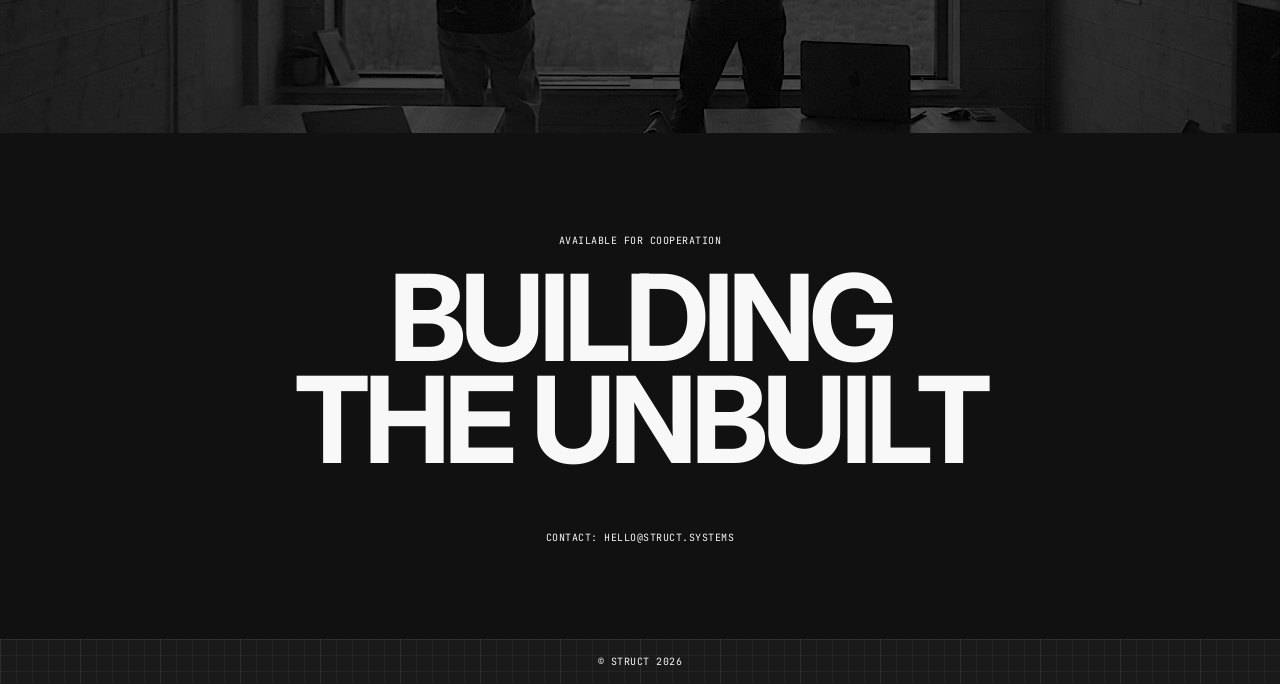
==== commit 8d9b31f2: "add inline svg icon system" ====
--- a/index.html
+++ b/index.html
@@ -65,21 +65,27 @@
               <span class="mono">Status</span>
               <span class="mono">Early Concept</span>
               <span class="plus">
-                <svg xmlns="http://www.w3.org/2000/svg" width="24" height="24" viewBox="0 0 24 24" fill="none" stroke="currentColor" stroke-width="1" stroke-linecap="round" stroke-linejoin="round" class="icon-check"><polyline points="20 6 9 17 4 12"></polyline></svg>
+                <svg class="check-icon">
+                  <use xlink:href="./icon-system.svg#check-icon" />
+                </svg>
               </span>
             </div>
             <div class="table-row">
               <span class="mono">Release</span>
               <span class="mono">Late 2028</span>
               <span class="plus">
-                <svg xmlns="http://www.w3.org/2000/svg" width="24" height="24" viewBox="0 0 24 24" fill="none" stroke="currentColor" stroke-width="1" stroke-linecap="round" stroke-linejoin="round" class="icon-check"><polyline points="20 6 9 17 4 12"></polyline></svg>
+                <svg class="check-icon">
+                  <use xlink:href="./icon-system.svg#check-icon" />
+                </svg>
               </span>
             </div>
             <div class="table-row">
               <span class="mono">Engine</span>
               <span class="mono">Unity</span>
               <span class="plus">
-                <svg xmlns="http://www.w3.org/2000/svg" width="24" height="24" viewBox="0 0 24 24" fill="none" stroke="currentColor" stroke-width="1" stroke-linecap="round" stroke-linejoin="round" class="icon-check"><polyline points="20 6 9 17 4 12"></polyline></svg>
+                <svg class="check-icon">
+                  <use xlink:href="./icon-system.svg#check-icon" />
+                </svg>
               </span>
             </div>
             <a href="./thiscitydoesnotexist.html" class="btn-outline link">Enter Simulation</a>
@@ -105,21 +111,27 @@
               <span class="mono">Status</span>
               <span class="mono">In progress</span>
               <span class="plus">
-                <svg xmlns="http://www.w3.org/2000/svg" width="24" height="24" viewBox="0 0 24 24" fill="none" stroke="currentColor" stroke-width="1" stroke-linecap="round" stroke-linejoin="round" class="icon-check"><polyline points="20 6 9 17 4 12"></polyline></svg>
+                <svg class="check-icon">
+                  <use xlink:href="./icon-system.svg#check-icon" />
+                </svg>
               </span>
             </div>
             <div class="table-row">
               <span class="mono">Release</span>
               <span class="mono">Late 2026</span>
               <span class="plus">
-                <svg xmlns="http://www.w3.org/2000/svg" width="24" height="24" viewBox="0 0 24 24" fill="none" stroke="currentColor" stroke-width="1" stroke-linecap="round" stroke-linejoin="round" class="icon-check"><polyline points="20 6 9 17 4 12"></polyline></svg>
+                <svg class="check-icon">
+                  <use xlink:href="./icon-system.svg#check-icon" />
+                </svg>
               </span>
             </div>
             <div class="table-row">
               <span class="mono">Engine</span>
               <span class="mono">Three.js</span>
               <span class="plus">
-                <svg xmlns="http://www.w3.org/2000/svg" width="24" height="24" viewBox="0 0 24 24" fill="none" stroke="currentColor" stroke-width="1" stroke-linecap="round" stroke-linejoin="round" class="icon-check"><polyline points="20 6 9 17 4 12"></polyline></svg>
+                <svg class="check-icon">
+                  <use xlink:href="./icon-system.svg#check-icon" />
+                </svg>
               </span>
             </div>
             <a href="./infinitehorizon.html" class="btn-outline link">Start the Jorney</a>
@@ -139,21 +151,27 @@
               <span class="mono">Status</span>
               <span class="mono">Early Concept</span>
               <span class="plus">
-                <svg xmlns="http://www.w3.org/2000/svg" width="24" height="24" viewBox="0 0 24 24" fill="none" stroke="currentColor" stroke-width="1" stroke-linecap="round" stroke-linejoin="round" class="icon-check"><polyline points="20 6 9 17 4 12"></polyline></svg>
+                <svg class="check-icon">
+                  <use xlink:href="./icon-system.svg#check-icon" />
+                </svg>
               </span>
             </div>
             <div class="table-row">
               <span class="mono">Release</span>
               <span class="mono">Late 2027</span>
               <span class="plus">
-                <svg xmlns="http://www.w3.org/2000/svg" width="24" height="24" viewBox="0 0 24 24" fill="none" stroke="currentColor" stroke-width="1" stroke-linecap="round" stroke-linejoin="round" class="icon-check"><polyline points="20 6 9 17 4 12"></polyline></svg>
+                <svg class="check-icon">
+                  <use xlink:href="./icon-system.svg#check-icon" />
+                </svg>
               </span>
             </div>
             <div class="table-row">
               <span class="mono">Engine</span>
               <span class="mono">Unity / Three.js</span>
               <span class="plus">
-                <svg xmlns="http://www.w3.org/2000/svg" width="24" height="24" viewBox="0 0 24 24" fill="none" stroke="currentColor" stroke-width="1" stroke-linecap="round" stroke-linejoin="round" class="icon-check"><polyline points="20 6 9 17 4 12"></polyline></svg>
+                <svg class="check-icon">
+                  <use xlink:href="./icon-system.svg#check-icon" />
+                </svg>
               </span>
             </div>
             <a href="./silenteden.html" class="btn-outline link">Land The Planet</a>
--- a/style.css
+++ b/style.css
@@ -1,19 +1,10 @@
+@import url(./styles/variables.css);
+
 * {
   margin: 0;
   padding: 0;
   box-sizing: border-box;
   cursor: crosshair;
-}
-
-:root {
-  --lime: #d2f53c;
-  --coral: #ff6b6b;
-  --sky: #75c9ff;
-  --lavender: #c1b1ff;
-  --black: #111111;
-  --white: #f8f8f8;
-  --border: 1.5px solid var(--black);
-  --border-white: 1px solid rgba(255, 255, 255, 0.3);
 }
 
 html {
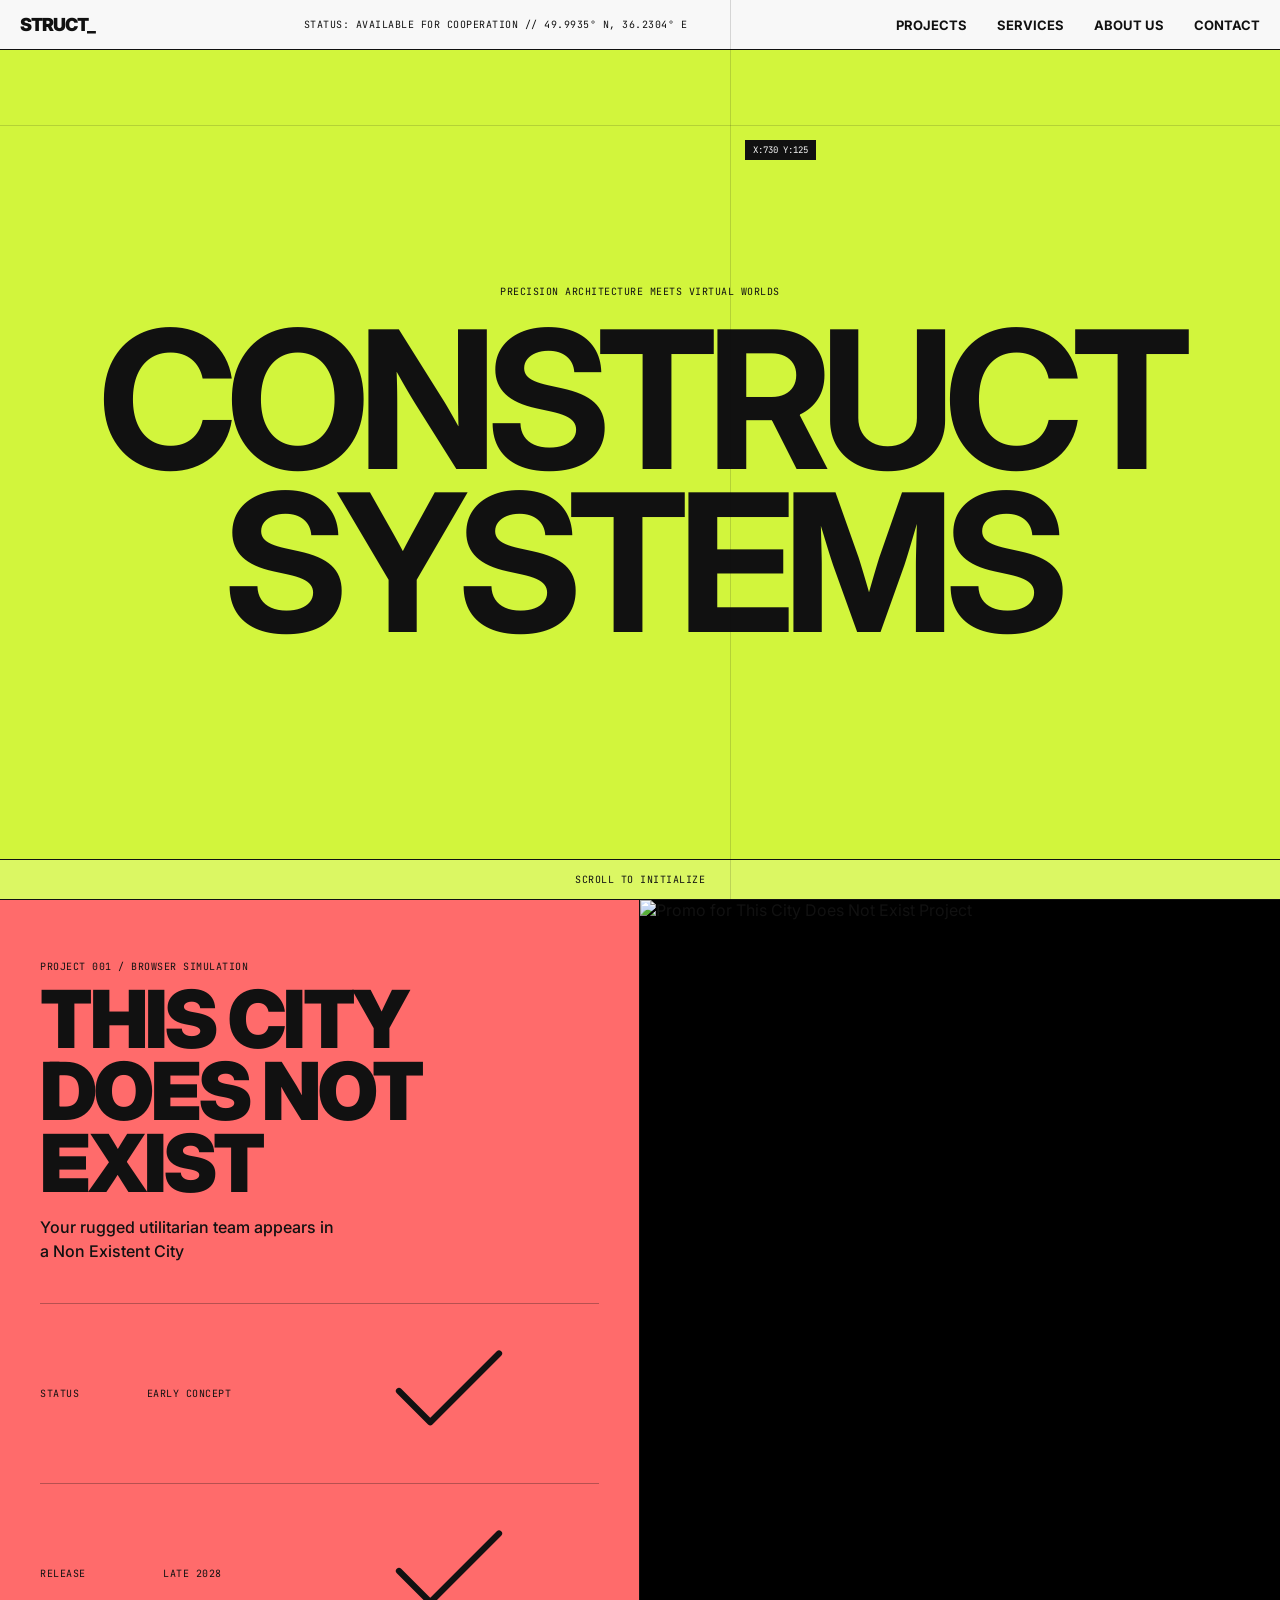
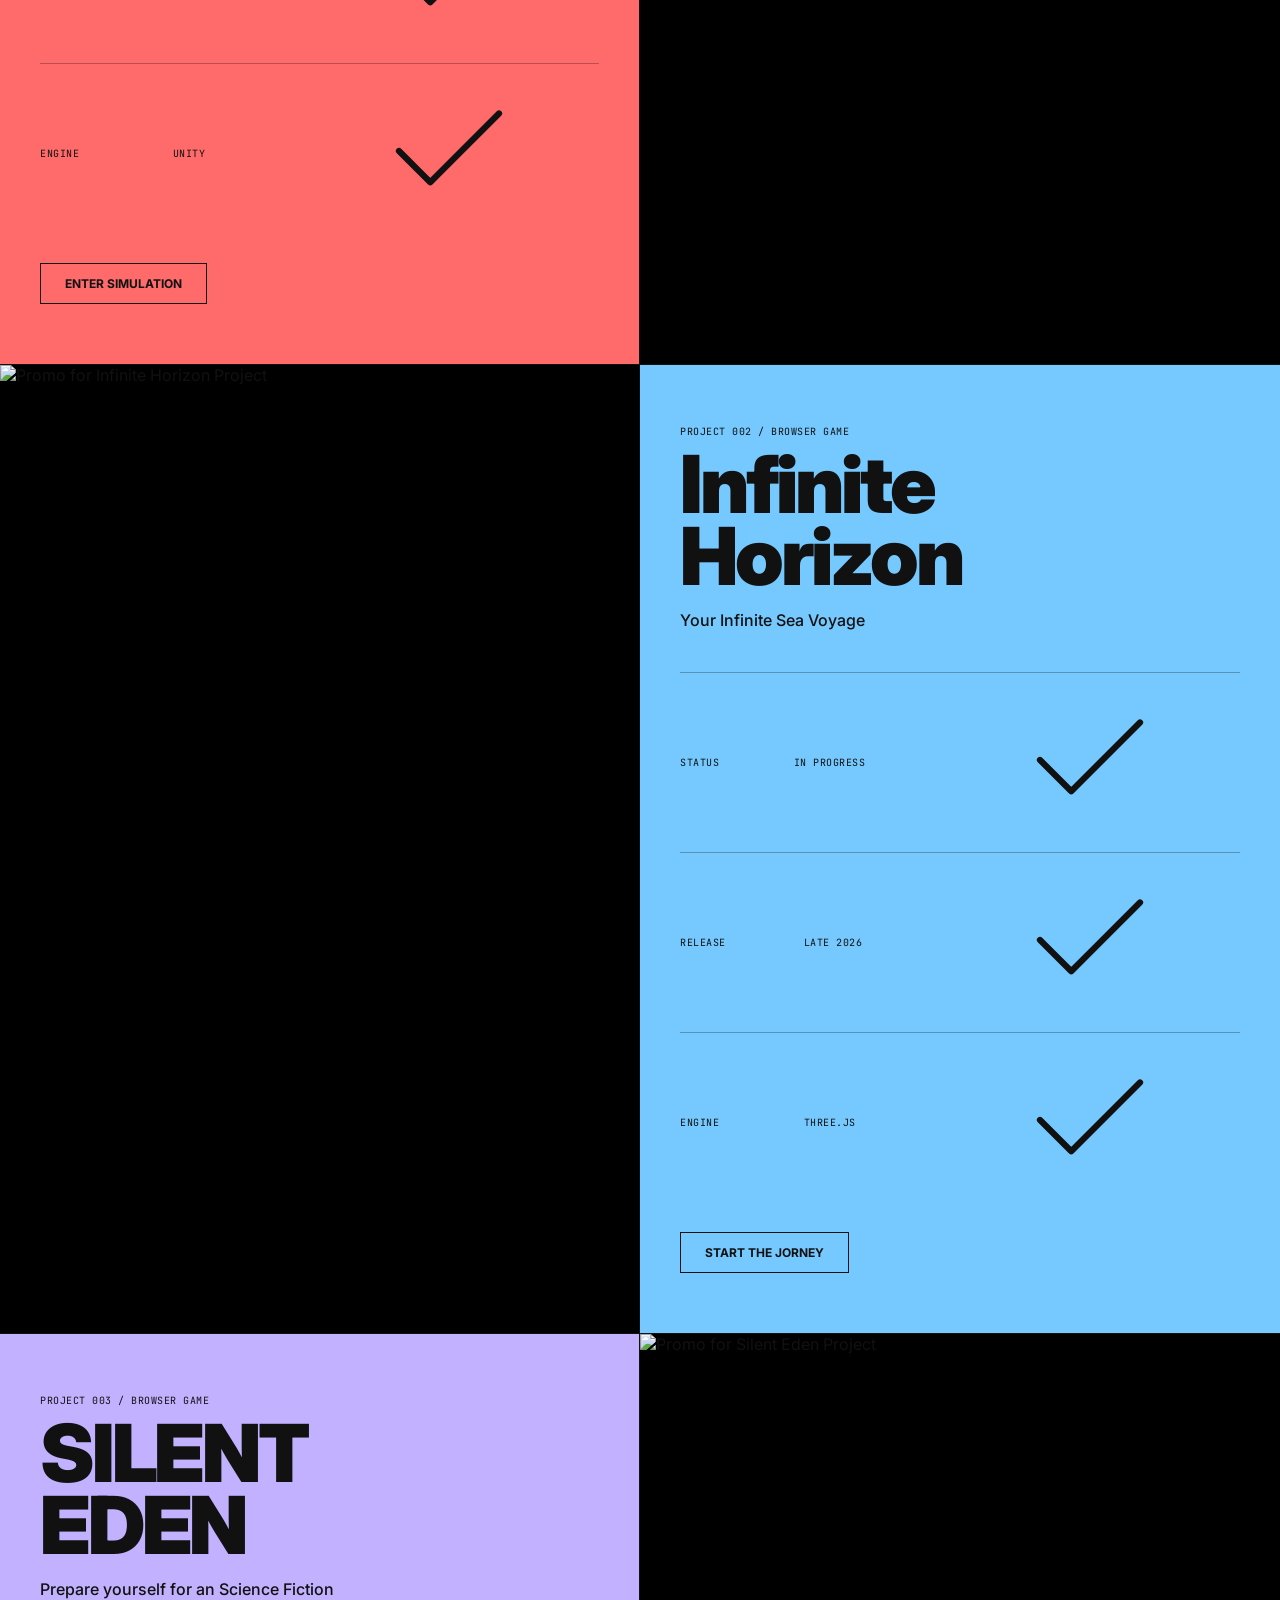
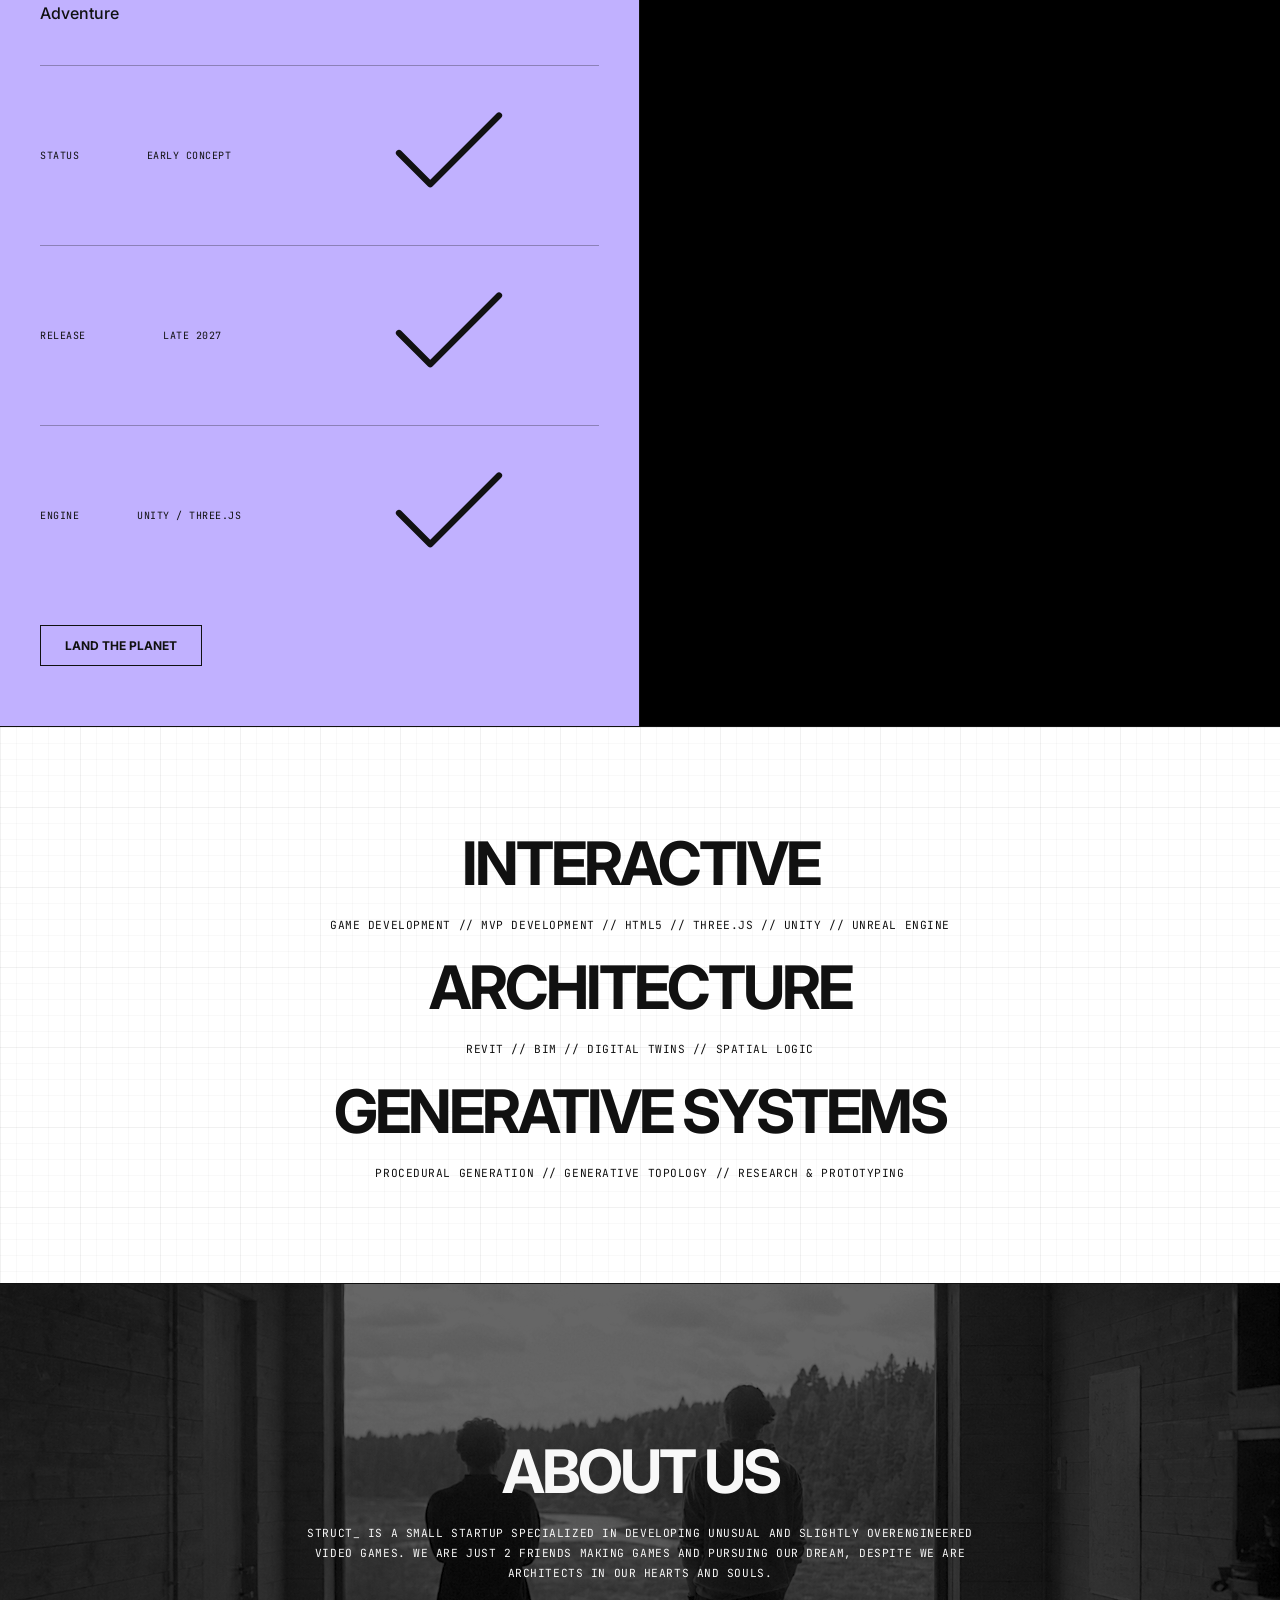
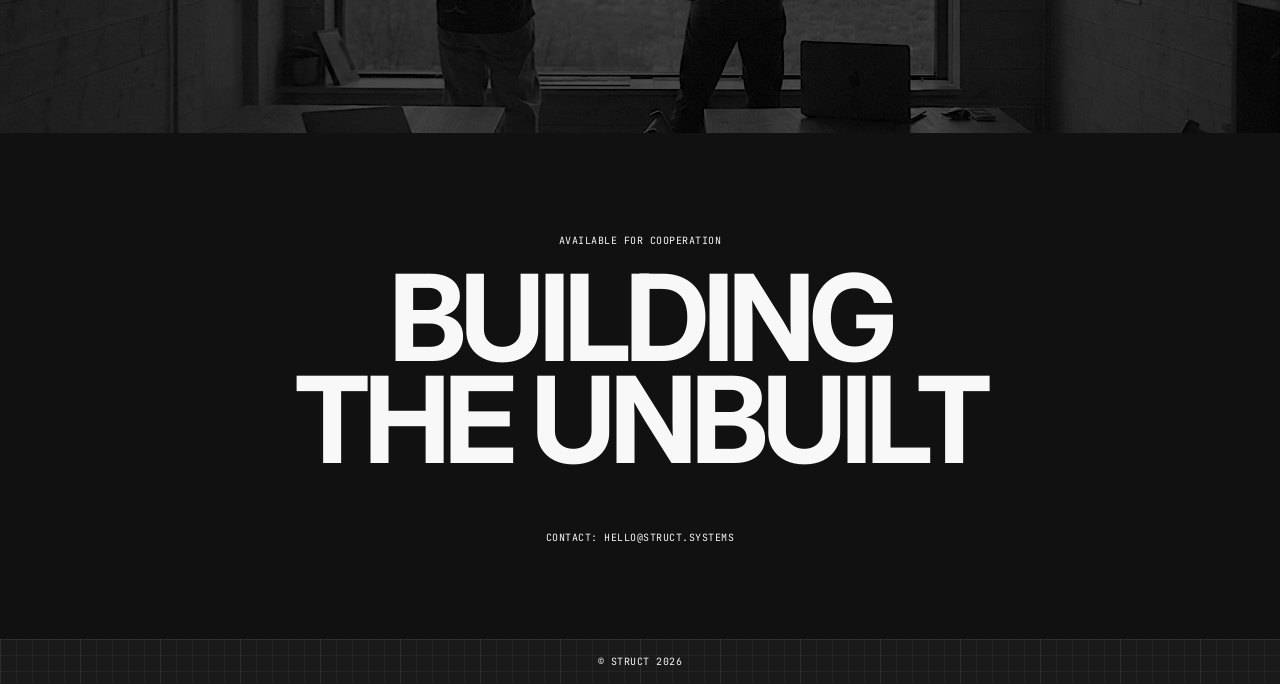
==== commit 73524f7a: "fix icons system" ====
--- a/index.html
+++ b/index.html
@@ -66,7 +66,7 @@
               <span class="mono">Early Concept</span>
               <span class="plus">
                 <svg class="check-icon">
-                  <use xlink:href="./icon-system.svg#check-icon" />
+                  <use xlink:href="./icons-system.svg#check-icon" />
                 </svg>
               </span>
             </div>
@@ -75,7 +75,7 @@
               <span class="mono">Late 2028</span>
               <span class="plus">
                 <svg class="check-icon">
-                  <use xlink:href="./icon-system.svg#check-icon" />
+                  <use xlink:href="./icons-system.svg#check-icon" />
                 </svg>
               </span>
             </div>
@@ -84,7 +84,7 @@
               <span class="mono">Unity</span>
               <span class="plus">
                 <svg class="check-icon">
-                  <use xlink:href="./icon-system.svg#check-icon" />
+                  <use xlink:href="./icons-system.svg#check-icon" />
                 </svg>
               </span>
             </div>
@@ -112,7 +112,7 @@
               <span class="mono">In progress</span>
               <span class="plus">
                 <svg class="check-icon">
-                  <use xlink:href="./icon-system.svg#check-icon" />
+                  <use xlink:href="./icons-system.svg#check-icon" />
                 </svg>
               </span>
             </div>
@@ -121,7 +121,7 @@
               <span class="mono">Late 2026</span>
               <span class="plus">
                 <svg class="check-icon">
-                  <use xlink:href="./icon-system.svg#check-icon" />
+                  <use xlink:href="./icons-system.svg#check-icon" />
                 </svg>
               </span>
             </div>
@@ -130,7 +130,7 @@
               <span class="mono">Three.js</span>
               <span class="plus">
                 <svg class="check-icon">
-                  <use xlink:href="./icon-system.svg#check-icon" />
+                  <use xlink:href="./icons-system.svg#check-icon" />
                 </svg>
               </span>
             </div>
@@ -152,7 +152,7 @@
               <span class="mono">Early Concept</span>
               <span class="plus">
                 <svg class="check-icon">
-                  <use xlink:href="./icon-system.svg#check-icon" />
+                  <use xlink:href="./icons-system.svg#check-icon" />
                 </svg>
               </span>
             </div>
@@ -161,7 +161,7 @@
               <span class="mono">Late 2027</span>
               <span class="plus">
                 <svg class="check-icon">
-                  <use xlink:href="./icon-system.svg#check-icon" />
+                  <use xlink:href="./icons-system.svg#check-icon" />
                 </svg>
               </span>
             </div>
@@ -170,7 +170,7 @@
               <span class="mono">Unity / Three.js</span>
               <span class="plus">
                 <svg class="check-icon">
-                  <use xlink:href="./icon-system.svg#check-icon" />
+                  <use xlink:href="./icons-system.svg#check-icon" />
                 </svg>
               </span>
             </div>
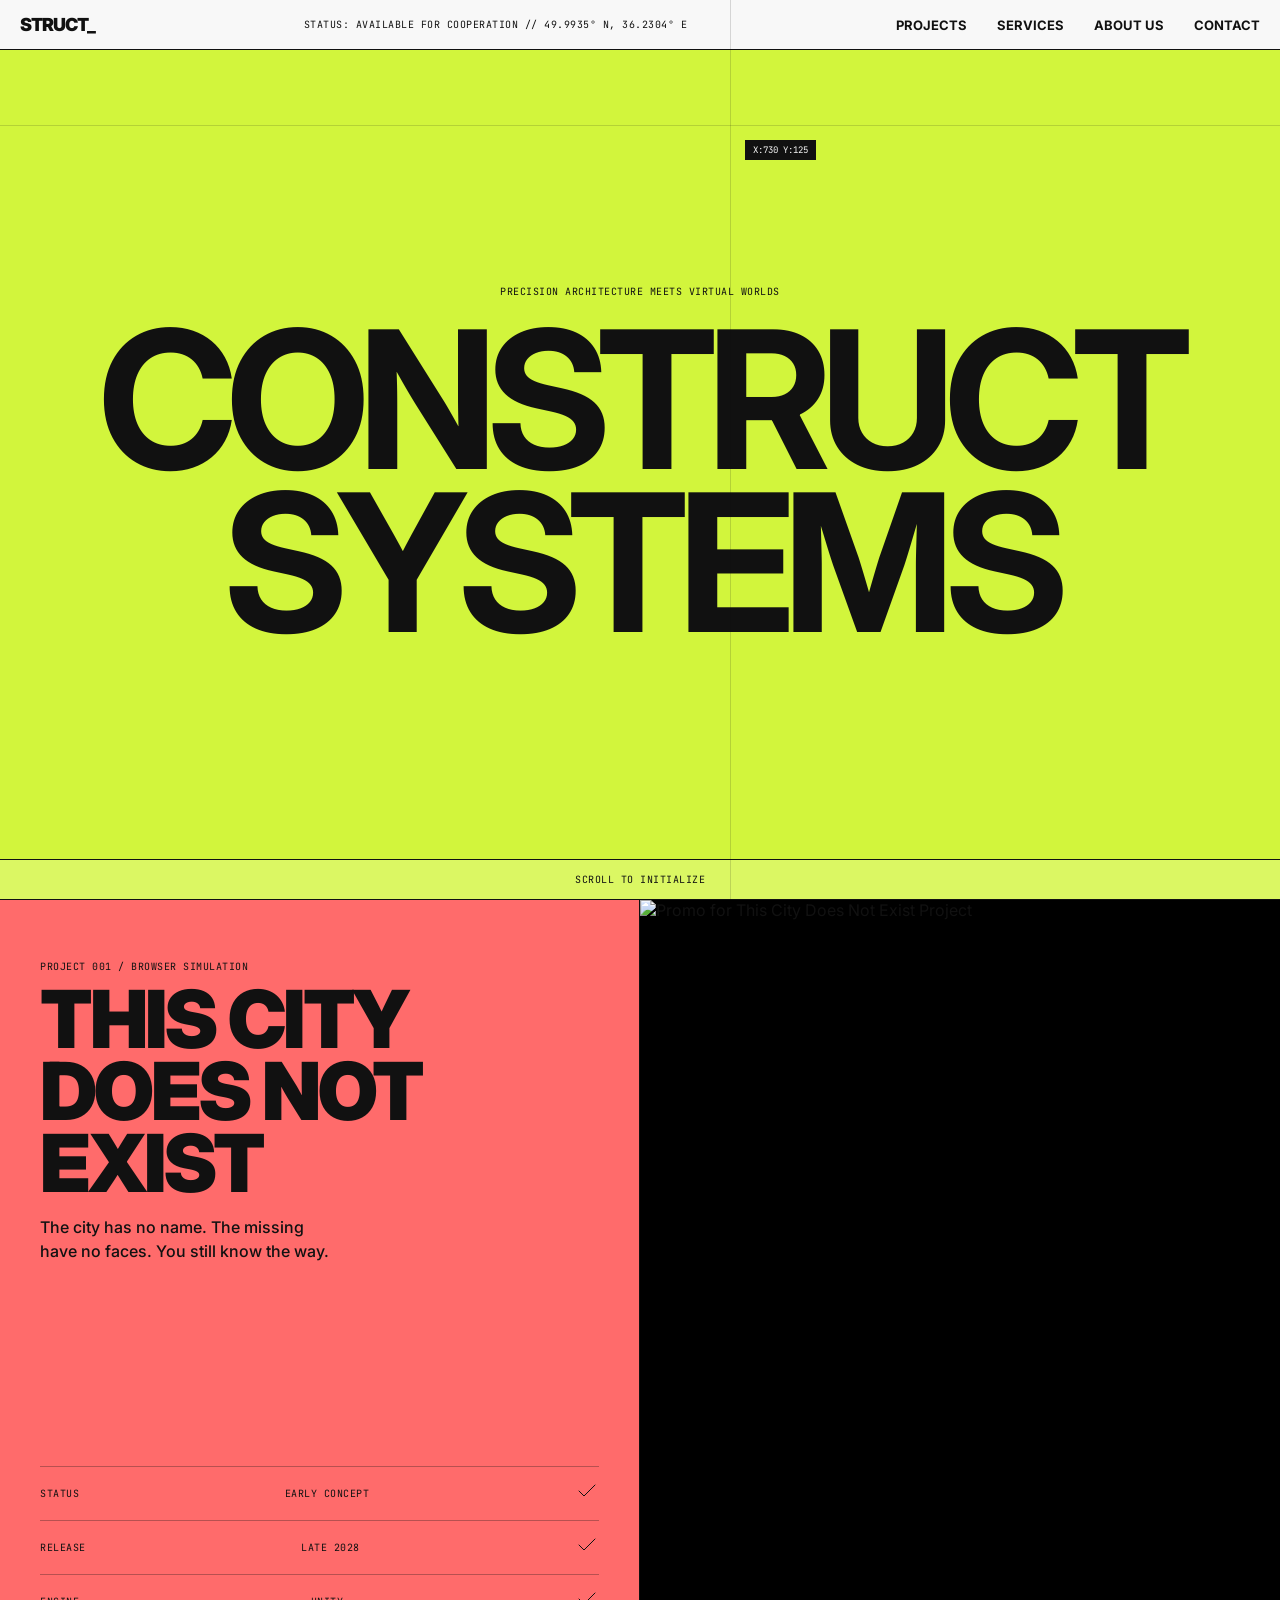
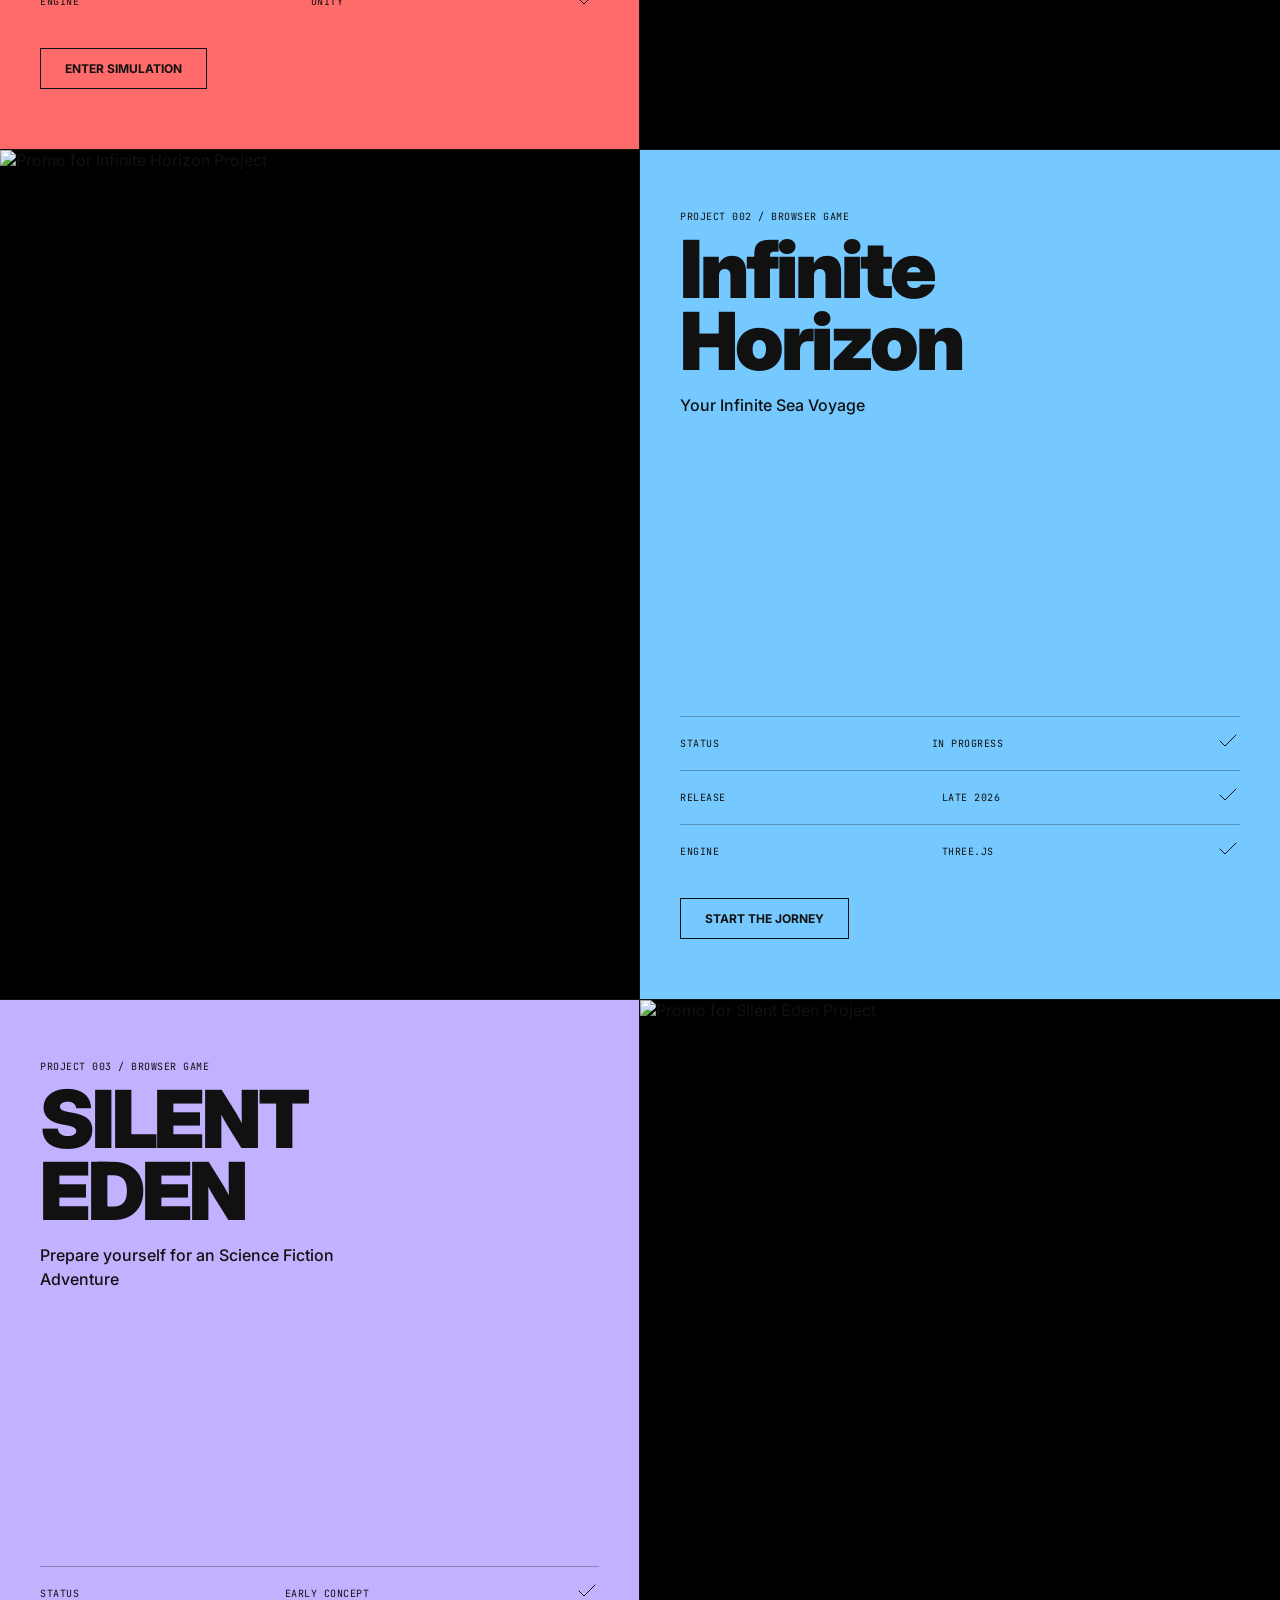
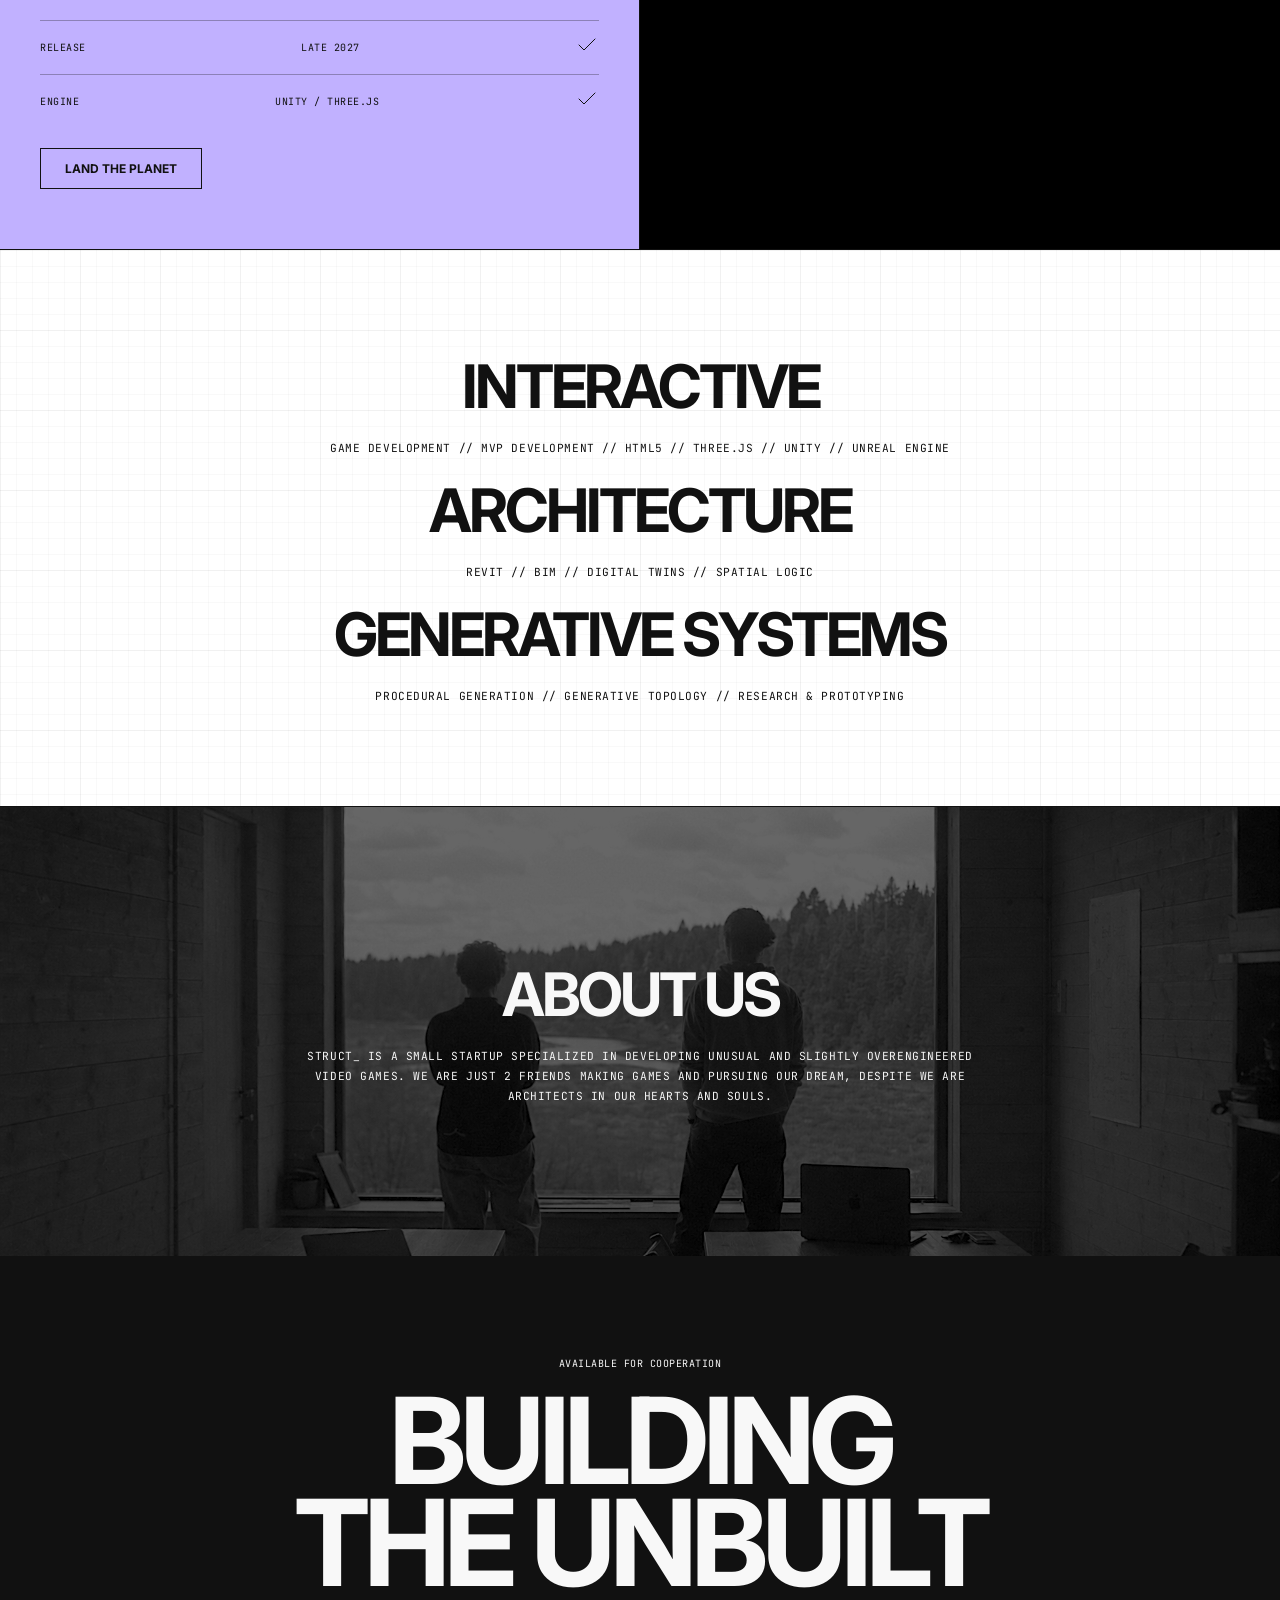
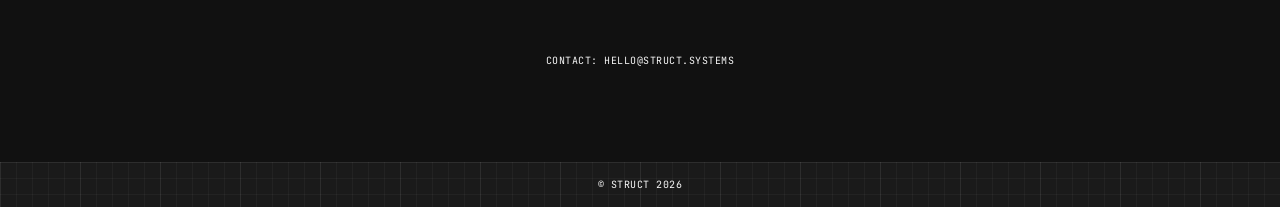
==== commit 8fbcec02: "update slogan" ====
--- a/index.html
+++ b/index.html
@@ -58,7 +58,7 @@
           <div>
             <span class="mono p-data">Project 001 / Browser Simulation</span>
             <h2 class="p-title">THIS CITY<br/>DOES NOT<br/>EXIST</h2>
-            <p class="title-slogan">Your rugged utilitarian team appears in a Non Existent City</p>
+            <p class="title-slogan">The city has no name. The missing have no faces. You still know the way.</p>
           </div>
           <div class="metadata-table">
             <div class="table-row">
--- a/style.css
+++ b/style.css
@@ -201,6 +201,11 @@
 .plus {
   font-size: 20px;
   font-weight: 400;
+}
+
+.check-icon {
+  width: 24px;
+  height: 24px;
 }
 
 #bim-overlay {
